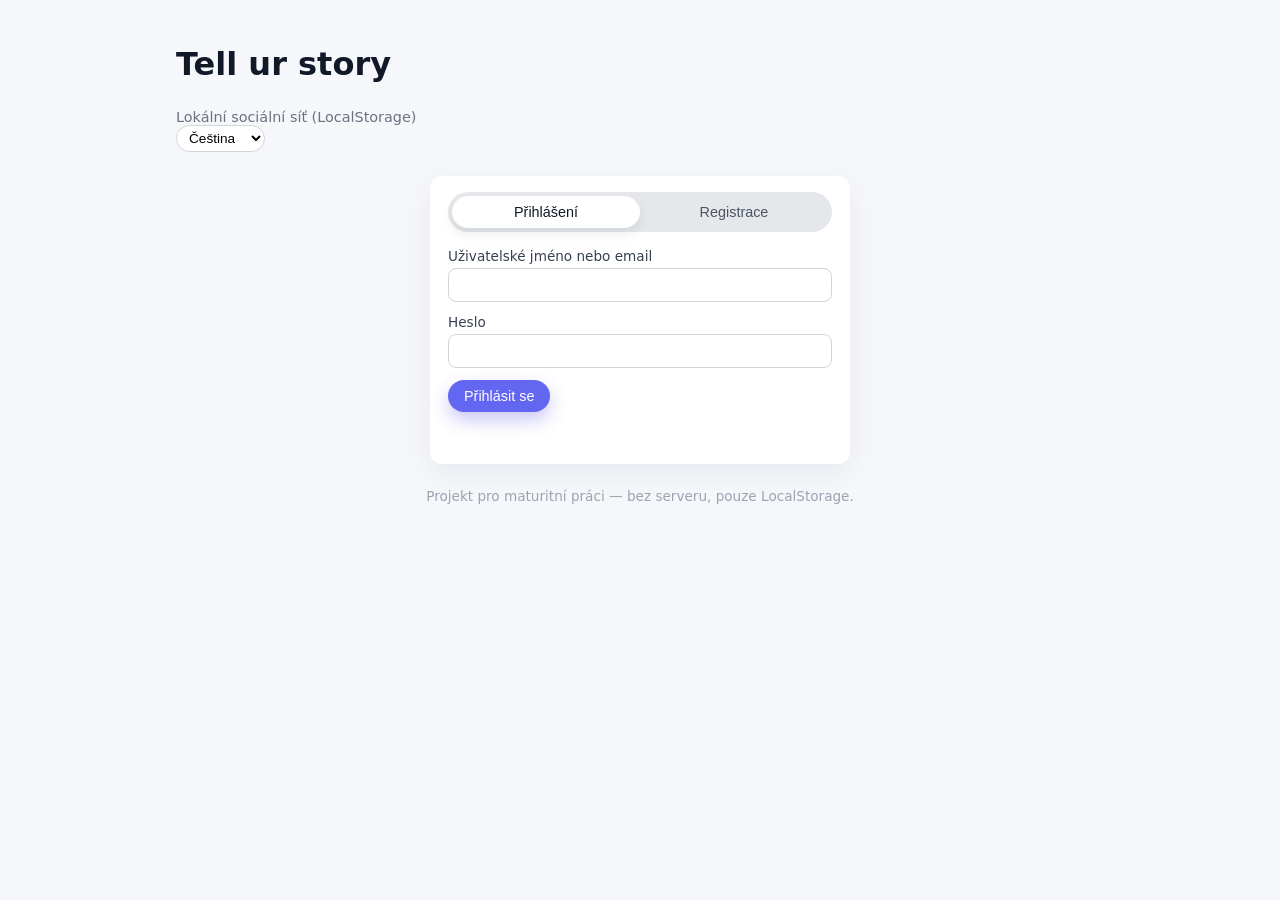
==== feed.html @ 67e1cae3 "Initial commit" ====
<!DOCTYPE html>
<html lang="cs">
<head>
  <meta charset="UTF-8">
  <title data-i18n="feed_title">My Bubble — Lenta</title>
  <link rel="stylesheet" href="styles.css">
</head>
<body>
  <div class="app-container">
    <header class="app-header app-header-nav">
      <div>
        <h1 data-i18n="feed_title">My Bubble</h1>
        <p class="subtitle" data-i18n="feed_subtitle">Лента постов</p>
      </div>
      <nav class="nav">
        <a href="feed.html" class="nav-link active" data-i18n="nav_feed">Лента</a>
        <a href="profile.html" class="nav-link" data-i18n="nav_profile">Профиль</a>
        <select id="languageSelect" class="language-select">
          <option value="cs" data-i18n="lang_cs">Čeština</option>
          <option value="ru" data-i18n="lang_ru">Русский</option>
          <option value="en" data-i18n="lang_en">English</option>
        </select>
        <button id="logoutBtn" class="btn ghost" data-i18n="nav_logout">Выйти</button>
      </nav>
    </header>

    <main class="layout-two-columns">
      <section class="column-main">
        <div class="card">
          <h2 data-i18n="create_post_title">Создать пост</h2>
          <form id="postForm">
            <div class="form-group">
              <textarea id="postContent" rows="3" data-i18n="create_post_placeholder" placeholder="Что у вас нового?" required></textarea>
            </div>
            <div class="form-group">
              <label for="postFile" class="file-input-label" data-i18n="attach_file_label">Прикрепить файл</label>
              <input type="file" id="postFile" class="file-input">
            </div>
            <button type="submit" class="btn primary" data-i18n="create_post_button">Опубликовать</button>
          </form>
        </div>

        <div class="card">
          <h2 data-i18n="feed_header">Лента</h2>
          <div id="postsContainer" class="posts-list">
            <!-- Посты ленты будут отрисовываться здесь через JS -->
          </div>
        </div>
      </section>

      <aside class="column-side">
        <div class="card">
          <h3 data-i18n="search_users_title">Поиск пользователей</h3>
          <input type="text" id="searchInput" data-i18n="search_placeholder" placeholder="Введите username">
          <div id="searchResults" class="users-list">
            <!-- Результаты поиска -->
          </div>
        </div>

        <div class="card">
          <h3 data-i18n="recommendations_title">Рекомендации</h3>
          <div id="recommendationsContainer" class="users-list">
            <!-- Рекомендованные пользователи -->
          </div>
        </div>
      </aside>
    </main>

    <footer class="app-footer">
      <p data-i18n="feed_footer">Все данные хранятся на сервере в базе данных SQLite.</p>
    </footer>
  </div>

  <script src="texts-db.js"></script>
  <script src="translations.js"></script>
  <script src="api.js"></script>
  <script src="script_api.js"></script>
  <script>
    // Инициализация логики ленты после загрузки общей логики script.js
    document.addEventListener('DOMContentLoaded', () => {
      if (!window.App) return;
      App.requireAuth(); // редирект на index.html, если пользователь не залогинен
      App.renderFeedPage();
    });
  </script>
</body>
</html>
---- styles.css ----
*,
*::before,
*::after {
  box-sizing: border-box;
}

body {
  margin: 0;
  font-family: system-ui, -apple-system, BlinkMacSystemFont, "Segoe UI", sans-serif;
  background: #f5f7fb;
  color: #111827;
}

a {
  color: inherit;
  text-decoration: none;
}

.app-container {
  max-width: 960px;
  margin: 0 auto;
  padding: 24px 16px 40px;
}

.app-header {
  display: flex;
  flex-direction: column;
  align-items: flex-start;
  margin-bottom: 24px;
}

.app-header-nav {
  flex-direction: row;
  align-items: center;
  justify-content: space-between;
}

.subtitle {
  margin: 4px 0 0;
  color: #6b7280;
  font-size: 0.9rem;
}

.app-footer {
  margin-top: 24px;
  text-align: center;
  color: #9ca3af;
  font-size: 0.85rem;
}

.card {
  background: #ffffff;
  border-radius: 12px;
  padding: 16px 18px;
  box-shadow: 0 10px 30px rgba(15, 23, 42, 0.06);
  margin-bottom: 16px;
}

.auth-card {
  max-width: 420px;
  margin: 0 auto;
}

.tabs {
  display: flex;
  border-radius: 999px;
  background: #e5e7eb;
  padding: 4px;
  margin-bottom: 16px;
}

.tab-button {
  flex: 1;
  border: none;
  background: transparent;
  border-radius: 999px;
  padding: 8px 0;
  cursor: pointer;
  font-size: 0.9rem;
  color: #4b5563;
}

.tab-button.active {
  background: #ffffff;
  box-shadow: 0 6px 12px rgba(15, 23, 42, 0.08);
  color: #111827;
}

.form {
  display: none;
}

.form.active {
  display: block;
}

.form-group {
  margin-bottom: 12px;
}

label {
  display: block;
  font-size: 0.85rem;
  margin-bottom: 4px;
  color: #374151;
}

input[type="text"],
input[type="email"],
input[type="password"],
textarea {
  width: 100%;
  padding: 8px 10px;
  border-radius: 8px;
  border: 1px solid #d1d5db;
  font-size: 0.9rem;
  resize: vertical;
}

input:focus,
textarea:focus {
  outline: none;
  border-color: #6366f1;
  box-shadow: 0 0 0 1px rgba(99, 102, 241, 0.4);
}

.btn {
  display: inline-flex;
  align-items: center;
  justify-content: center;
  border-radius: 999px;
  border: none;
  padding: 8px 16px;
  font-size: 0.9rem;
  cursor: pointer;
  transition: background 0.15s ease, transform 0.05s ease, box-shadow 0.15s ease;
}

.btn.primary {
  background: #6366f1;
  color: #ffffff;
  box-shadow: 0 8px 18px rgba(79, 70, 229, 0.3);
}

.btn.primary:hover {
  background: #4f46e5;
  transform: translateY(-1px);
  box-shadow: 0 10px 22px rgba(79, 70, 229, 0.35);
}

.btn.ghost {
  background: transparent;
  border: 1px solid #d1d5db;
  color: #4b5563;
}

.btn.ghost:hover {
  background: #f3f4f6;
}

.error-text {
  color: #b91c1c;
  font-size: 0.85rem;
  margin-top: 8px;
  min-height: 1.1em;
}

.muted {
  color: #6b7280;
  font-size: 0.85rem;
}

.nav {
  display: inline-flex;
  align-items: center;
  gap: 8px;
}

.language-select {
  border-radius: 999px;
  border: 1px solid #d1d5db;
  padding: 4px 8px;
  font-size: 0.85rem;
  background: #ffffff;
}

.nav-link {
  padding: 6px 10px;
  border-radius: 999px;
  font-size: 0.9rem;
  color: #4b5563;
}

.nav-link.active {
  background: #e0e7ff;
  color: #3730a3;
}

.layout-two-columns {
  display: grid;
  grid-template-columns: 2fr 1.1fr;
  gap: 16px;
}

.layout-one-column {
  max-width: 720px;
  margin: 0 auto;
}

.column-main,
.column-side {
  align-self: flex-start;
}

.posts-list {
  display: flex;
  flex-direction: column;
  gap: 10px;
}

.post {
  border-radius: 10px;
  border: 1px solid #e5e7eb;
  padding: 10px 12px;
}

.post-header {
  display: flex;
  justify-content: space-between;
  align-items: center;
  margin-bottom: 6px;
  gap: 8px;
}

.post-meta {
  font-size: 0.8rem;
  color: #6b7280;
}

.post-content {
  margin: 6px 0 8px;
  white-space: pre-wrap;
}

.post-attachment {
  margin: 6px 0 8px;
}

.post-attachment img {
  max-width: 100%;
  border-radius: 8px;
  display: block;
  margin-top: 4px;
}

.post-actions {
  display: flex;
  align-items: center;
  gap: 8px;
  font-size: 0.85rem;
}

.link-button {
  background: none;
  border: none;
  padding: 0;
  color: #4f46e5;
  cursor: pointer;
  font-size: 0.85rem;
}

.link-button.danger {
  color: #b91c1c;
}

.users-list {
  display: flex;
  flex-direction: column;
  gap: 8px;
  margin-top: 8px;
}

.user-item {
  display: flex;
  align-items: center;
  justify-content: space-between;
  gap: 8px;
  padding: 6px 8px;
  border-radius: 8px;
  border: 1px solid #e5e7eb;
}

.user-main {
  display: flex;
  align-items: center;
  gap: 8px;
}

.avatar {
  width: 40px;
  height: 40px;
  border-radius: 50%;
  background: #e0e7ff;
  color: #3730a3;
  display: inline-flex;
  align-items: center;
  justify-content: center;
  font-weight: 600;
}

.avatar img {
  width: 100%;
  height: 100%;
  object-fit: cover;
  border-radius: 50%;
}

.profile-card {
  margin-bottom: 16px;
}

.profile-main {
  display: flex;
  align-items: center;
  gap: 12px;
  margin-bottom: 10px;
}

.profile-stats {
  display: flex;
  gap: 16px;
  margin-top: 10px;
}

.stat span:first-child {
  display: block;
  font-weight: 600;
}

.profile-edit {
  margin-top: 12px;
  padding-top: 12px;
  border-top: 1px dashed #e5e7eb;
}

.profile-actions {
  margin-top: 10px;
}

/* Кастомный input type="file" */
.file-input {
  position: absolute;
  width: 1px;
  height: 1px;
  padding: 0;
  margin: -1px;
  overflow: hidden;
  clip: rect(0, 0, 0, 0);
  border: 0;
}

.file-input-label {
  display: inline-flex;
  align-items: center;
  justify-content: center;
  border-radius: 999px;
  padding: 6px 14px;
  font-size: 0.85rem;
  cursor: pointer;
  background: #f3f4f6;
  color: #374151;
  border: 1px dashed #d1d5db;
  transition: background 0.15s ease, border-color 0.15s ease, transform 0.05s ease;
}

.file-input-label:hover {
  background: #e5e7eb;
  border-color: #9ca3af;
  transform: translateY(-1px);
}

/* Увеличение аватара по клику */
.avatar-clickable {
  cursor: zoom-in;
  transition: transform 0.3s ease, box-shadow 0.3s ease;
  position: relative;
}

.avatar-clickable.avatar-zoomed {
  transform: scale(3);
  box-shadow: 0 12px 40px rgba(15, 23, 42, 0.5);
  cursor: zoom-out;
  z-index: 1000;
  position: relative;
}

/* Стили для комментариев */
.post-comments {
  border-top: 1px solid #e5e7eb;
  padding-top: 12px;
  margin-top: 12px;
}

.comment-item {
  padding: 8px;
  margin-bottom: 8px;
  background: #f9fafb;
  border-radius: 6px;
}

.comment-input {
  width: 100%;
  padding: 6px;
  border-radius: 6px;
  border: 1px solid #d1d5db;
  font-size: 0.9rem;
  resize: vertical;
}

.btn.small {
  padding: 4px 12px;
  font-size: 0.85rem;
}

@media (max-width: 768px) {
  .app-header-nav {
    flex-direction: column;
    align-items: flex-start;
    gap: 8px;
  }

  .layout-two-columns {
    grid-template-columns: 1fr;
  }
}
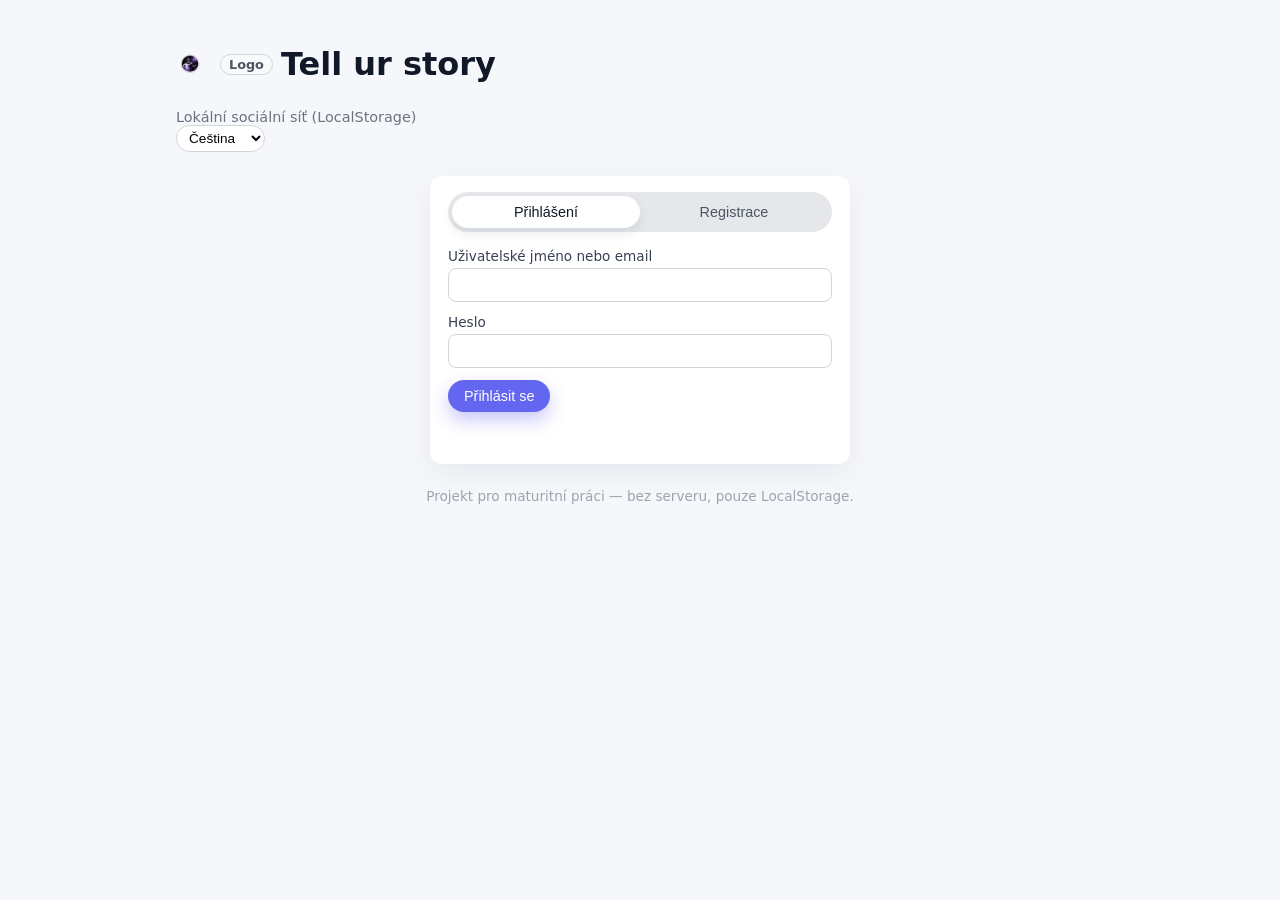
==== commit 67edb1d1: "вместо лайков эмодзи, можна переписыватся" ====
--- a/feed.html
+++ b/feed.html
@@ -4,16 +4,22 @@
   <meta charset="UTF-8">
   <title data-i18n="feed_title">My Bubble — Lenta</title>
   <link rel="stylesheet" href="styles.css">
+  <link rel="icon" type="image/png" href="Icons/Logo.png">
 </head>
 <body>
   <div class="app-container">
     <header class="app-header app-header-nav">
       <div>
-        <h1 data-i18n="feed_title">My Bubble</h1>
+        <h1 class="brand-title">
+          <img src="Icons/Logo.png" alt="Logo" class="logo-icon">
+          <span class="brand-logo-text">Logo</span>
+          <span data-i18n="feed_title">Tell ur story</span>
+        </h1>
         <p class="subtitle" data-i18n="feed_subtitle">Лента постов</p>
       </div>
       <nav class="nav">
-        <a href="feed.html" class="nav-link active" data-i18n="nav_feed">Лента</a>
+        <a href="feed.html" class="nav-link nav-link-feed active" data-i18n="nav_feed">Лента</a>
+        <a href="messages.html" class="nav-link" data-i18n="nav_messages">Сообщения</a>
         <a href="profile.html" class="nav-link" data-i18n="nav_profile">Профиль</a>
         <select id="languageSelect" class="language-select">
           <option value="cs" data-i18n="lang_cs">Čeština</option>
@@ -35,6 +41,7 @@
             <div class="form-group">
               <label for="postFile" class="file-input-label" data-i18n="attach_file_label">Прикрепить файл</label>
               <input type="file" id="postFile" class="file-input">
+              <div id="postFileStatus" class="muted" style="margin-top: 4px;"></div>
             </div>
             <button type="submit" class="btn primary" data-i18n="create_post_button">Опубликовать</button>
           </form>
@@ -57,8 +64,64 @@
           </div>
         </div>
 
+        <div class="card" id="miniProfileCard">
+          <h3>My profile</h3>
+          <div class="mini-profile">
+            <div class="avatar mini-avatar" id="miniProfileAvatar"></div>
+            <div class="mini-profile-main">
+              <div class="mini-profile-name" id="miniProfileName"></div>
+              <div class="mini-profile-username" id="miniProfileUsername"></div>
+            </div>
+          </div>
+          <div class="mini-profile-stats">
+            <div><span id="miniProfileFollowers">0</span> followers</div>
+            <div><span id="miniProfileFollowing">0</span> following</div>
+          </div>
+          <div class="mini-profile-bio">
+            <textarea id="miniProfileBioInput" rows="2" placeholder="Update your bio..."></textarea>
+            <button id="miniProfileBioSave" class="btn small primary" type="button">Save</button>
+          </div>
+        </div>
+
         <div class="card">
           <h3 data-i18n="recommendations_title">Рекомендации</h3>
+          <button id="recSettingsToggle" class="btn ghost small" type="button" style="margin: 6px 0 10px;">
+            Recommendation Settings
+          </button>
+          <div id="recSettingsPanel" class="card" style="padding: 12px; margin: 0 0 10px; display: none;">
+            <div class="form-group">
+              <label>followersWeight: <span id="w_followersWeight_val">1</span></label>
+              <input id="w_followersWeight" type="range" min="0" max="10" step="0.1" value="1">
+            </div>
+            <div class="form-group">
+              <label>commonFollowingWeight: <span id="w_commonFollowingWeight_val">2</span></label>
+              <input id="w_commonFollowingWeight" type="range" min="0" max="10" step="0.1" value="2">
+            </div>
+            <div class="form-group">
+              <label>postsWeight: <span id="w_postsWeight_val">0.5</span></label>
+              <input id="w_postsWeight" type="range" min="0" max="10" step="0.1" value="0.5">
+            </div>
+            <div class="form-group">
+              <label>likesWeight: <span id="w_likesWeight_val">1</span></label>
+              <input id="w_likesWeight" type="range" min="0" max="10" step="0.1" value="1">
+            </div>
+            <div class="form-group">
+              <label>commentsWeight: <span id="w_commentsWeight_val">2</span></label>
+              <input id="w_commentsWeight" type="range" min="0" max="10" step="0.1" value="2">
+            </div>
+            <div class="form-group">
+              <label>repostsWeight: <span id="w_repostsWeight_val">3</span></label>
+              <input id="w_repostsWeight" type="range" min="0" max="10" step="0.1" value="3">
+            </div>
+            <div class="form-group">
+              <label>attentionWeight: <span id="w_attentionWeight_val">0.5</span></label>
+              <input id="w_attentionWeight" type="range" min="0" max="10" step="0.1" value="0.5">
+            </div>
+            <div class="form-group" style="margin-bottom: 0;">
+              <label>freshnessWeight: <span id="w_freshnessWeight_val">2</span></label>
+              <input id="w_freshnessWeight" type="range" min="0" max="10" step="0.1" value="2">
+            </div>
+          </div>
           <div id="recommendationsContainer" class="users-list">
             <!-- Рекомендованные пользователи -->
           </div>
--- a/styles.css
+++ b/styles.css
@@ -176,6 +176,10 @@
   gap: 8px;
 }
 
+.nav-link-feed {
+  margin-right: auto;
+}
+
 .language-select {
   border-radius: 999px;
   border: 1px solid #d1d5db;
@@ -306,6 +310,31 @@
   align-items: center;
   justify-content: center;
   font-weight: 600;
+}
+
+.logo-icon {
+  width: 28px;
+  height: 28px;
+  border-radius: 8px;
+  margin-right: 8px;
+  vertical-align: middle;
+  object-fit: cover;
+}
+
+.brand-title {
+  display: inline-flex;
+  align-items: center;
+  gap: 8px;
+}
+
+.brand-logo-text {
+  font-size: 0.8rem;
+  font-weight: 600;
+  color: #4b5563;
+  border-radius: 999px;
+  padding: 2px 8px;
+  border: 1px solid #d1d5db;
+  background: #f9fafb;
 }
 
 .avatar img {
@@ -394,6 +423,80 @@
   position: relative;
 }
 
+/* Реакции к посту */
+.post-reactions {
+  display: inline-flex;
+  align-items: center;
+  gap: 4px;
+}
+
+.reaction-button {
+  border: none;
+  background: transparent;
+  cursor: pointer;
+  font-size: 1.1rem;
+  padding: 2px 4px;
+  border-radius: 6px;
+  line-height: 1;
+}
+
+.reaction-button:hover {
+  background: #f3f4f6;
+}
+
+.reaction-button.reaction-active {
+  background: #fee2e2;
+  box-shadow: 0 0 0 1px #f97373;
+}
+
+.post-reactions-count {
+  margin-left: 4px;
+}
+
+/* Мини-профиль в правой колонке */
+.mini-profile {
+  display: flex;
+  align-items: center;
+  gap: 8px;
+  margin-bottom: 6px;
+}
+
+.mini-avatar {
+  width: 36px;
+  height: 36px;
+  font-size: 0.9rem;
+}
+
+.mini-profile-main {
+  display: flex;
+  flex-direction: column;
+}
+
+.mini-profile-name {
+  font-weight: 600;
+}
+
+.mini-profile-username {
+  font-size: 0.8rem;
+  color: #6b7280;
+}
+
+.mini-profile-stats {
+  display: flex;
+  gap: 12px;
+  font-size: 0.8rem;
+  margin-bottom: 6px;
+}
+
+.mini-profile-bio textarea {
+  width: 100%;
+  padding: 6px;
+  border-radius: 6px;
+  border: 1px solid #d1d5db;
+  font-size: 0.85rem;
+  resize: vertical;
+}
+
 /* Стили для комментариев */
 .post-comments {
   border-top: 1px solid #e5e7eb;
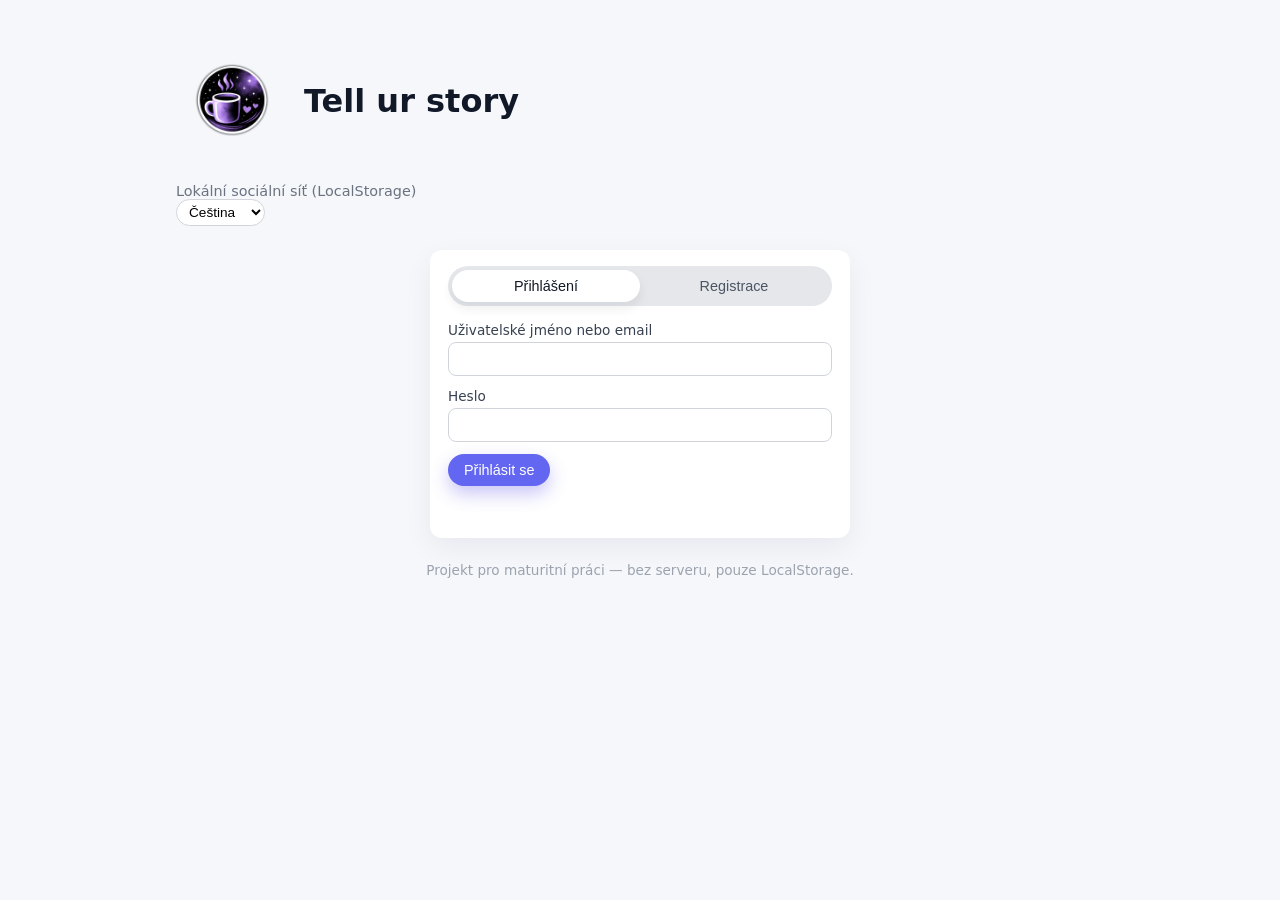
==== commit df1f75d8: "пофиксил переписки, реки в них, добавил стату" ====
--- a/feed.html
+++ b/feed.html
@@ -2,6 +2,7 @@
 <html lang="cs">
 <head>
   <meta charset="UTF-8">
+  <meta name="viewport" content="width=device-width, initial-scale=1">
   <title data-i18n="feed_title">My Bubble — Lenta</title>
   <link rel="stylesheet" href="styles.css">
   <link rel="icon" type="image/png" href="Icons/Logo.png">
@@ -15,7 +16,8 @@
           <span class="brand-logo-text">Logo</span>
           <span data-i18n="feed_title">Tell ur story</span>
         </h1>
-        <p class="subtitle" data-i18n="feed_subtitle">Лента постов</p>
+        <p class="subtitle subtitle-tagline" id="feedSubtitleTagline">Share your moments with the world</p>
+        <p class="subtitle subtitle-phrase" id="feedSubtitlePhrase" data-i18n="feed_subtitle">Лента постов</p>
       </div>
       <nav class="nav">
         <a href="feed.html" class="nav-link nav-link-feed active" data-i18n="nav_feed">Лента</a>
@@ -32,6 +34,17 @@
 
     <main class="layout-two-columns">
       <section class="column-main">
+        <div class="card" id="networkStatsCard">
+          <h3>Network stats</h3>
+          <div class="network-stats">
+            <div class="stat"><span id="statUsers">0</span> Users</div>
+            <div class="stat"><span id="statPosts">0</span> Posts</div>
+            <div class="stat"><span id="statComments">0</span> Comments</div>
+          </div>
+          <h4 style="margin-top: 12px; font-size: 0.95rem;">Last registered users</h4>
+          <div id="lastRegisteredUsers" class="users-list"></div>
+        </div>
+
         <div class="card">
           <h2 data-i18n="create_post_title">Создать пост</h2>
           <form id="postForm">
--- a/styles.css
+++ b/styles.css
@@ -39,6 +39,25 @@
   margin: 4px 0 0;
   color: #6b7280;
   font-size: 0.9rem;
+}
+
+/* Подзаголовок под названием (Share your moments...) */
+.subtitle-tagline {
+  margin-top: 2px;
+  color: #6b7280;
+  font-size: 0.88rem;
+}
+
+/* Случайная фраза из texts-db — визуально отделена от остального */
+#feedSubtitlePhrase.subtitle-phrase,
+.subtitle-phrase {
+  margin-top: 10px;
+  padding-top: 8px;
+  border-top: 1px solid #e5e7eb;
+  font-size: 0.85rem;
+  color: #9ca3af;
+  font-style: italic;
+  line-height: 1.4;
 }
 
 .app-footer {
@@ -313,9 +332,9 @@
 }
 
 .logo-icon {
-  width: 28px;
-  height: 28px;
-  border-radius: 8px;
+  width: 112px;
+  height: 112px;
+  border-radius: 12px;
   margin-right: 8px;
   vertical-align: middle;
   object-fit: cover;
@@ -328,13 +347,7 @@
 }
 
 .brand-logo-text {
-  font-size: 0.8rem;
-  font-weight: 600;
-  color: #4b5563;
-  border-radius: 999px;
-  padding: 2px 8px;
-  border: 1px solid #d1d5db;
-  background: #f9fafb;
+  display: none;
 }
 
 .avatar img {
@@ -374,6 +387,27 @@
 
 .profile-actions {
   margin-top: 10px;
+}
+
+.network-stats {
+  display: flex;
+  gap: 16px;
+  flex-wrap: wrap;
+}
+.network-stats .stat {
+  font-size: 0.9rem;
+}
+.network-stats .stat span {
+  font-weight: 600;
+  display: inline;
+}
+
+/* Иконки действий поста (Comment, Repost) */
+.post-action-icon {
+  width: 20px;
+  height: 20px;
+  vertical-align: middle;
+  object-fit: contain;
 }
 
 /* Кастомный input type="file" */
@@ -526,14 +560,127 @@
 }
 
 @media (max-width: 768px) {
+  .app-container {
+    padding: 16px 12px 32px;
+  }
+
   .app-header-nav {
     flex-direction: column;
     align-items: flex-start;
-    gap: 8px;
+    gap: 12px;
+  }
+
+  .brand-title {
+    flex-wrap: wrap;
+    gap: 6px;
+  }
+
+  .logo-icon {
+    width: 56px;
+    height: 56px;
+  }
+
+  .nav {
+    flex-wrap: wrap;
+    gap: 6px;
+    width: 100%;
+  }
+
+  .nav-link,
+  .language-select,
+  .btn.ghost {
+    min-height: 44px;
+    min-width: 44px;
+    padding: 10px 14px;
+    display: inline-flex;
+    align-items: center;
+    justify-content: center;
+    font-size: 0.9rem;
   }
 
   .layout-two-columns {
     grid-template-columns: 1fr;
-  }
-}
-
+    gap: 12px;
+  }
+
+  .card {
+    padding: 14px 16px;
+    margin-bottom: 12px;
+  }
+
+  .post-actions {
+    gap: 6px;
+  }
+
+  .post-reaction-item {
+    margin-right: 4px !important;
+  }
+
+  .reaction-button {
+    padding: 6px 8px;
+    font-size: 1.2rem;
+  }
+
+  .post-action-icon {
+    width: 24px;
+    height: 24px;
+  }
+
+  .post-action-btn {
+    min-height: 44px;
+    min-width: 44px;
+    padding: 8px !important;
+  }
+
+  .file-input-label {
+    padding: 10px 18px;
+    min-height: 44px;
+  }
+
+  .btn.primary {
+    min-height: 44px;
+    padding: 12px 20px;
+  }
+
+  .btn.small {
+    min-height: 40px;
+    padding: 8px 14px;
+  }
+
+  textarea.comment-input,
+  #postContent,
+  #messagesInput {
+    font-size: 16px;
+    min-height: 80px;
+  }
+
+  input[type="text"],
+  input[type="email"],
+  input[type="password"] {
+    min-height: 44px;
+    font-size: 16px;
+  }
+
+  .subtitle-phrase {
+    font-size: 0.8rem;
+    margin-top: 8px;
+    padding-top: 6px;
+  }
+}
+
+@media (max-width: 480px) {
+  .app-container {
+    padding: 12px 10px 24px;
+  }
+
+  .nav-link {
+    flex: 1 1 auto;
+    text-align: center;
+  }
+
+  .network-stats {
+    flex-direction: column;
+    gap: 8px;
+  }
+}
+
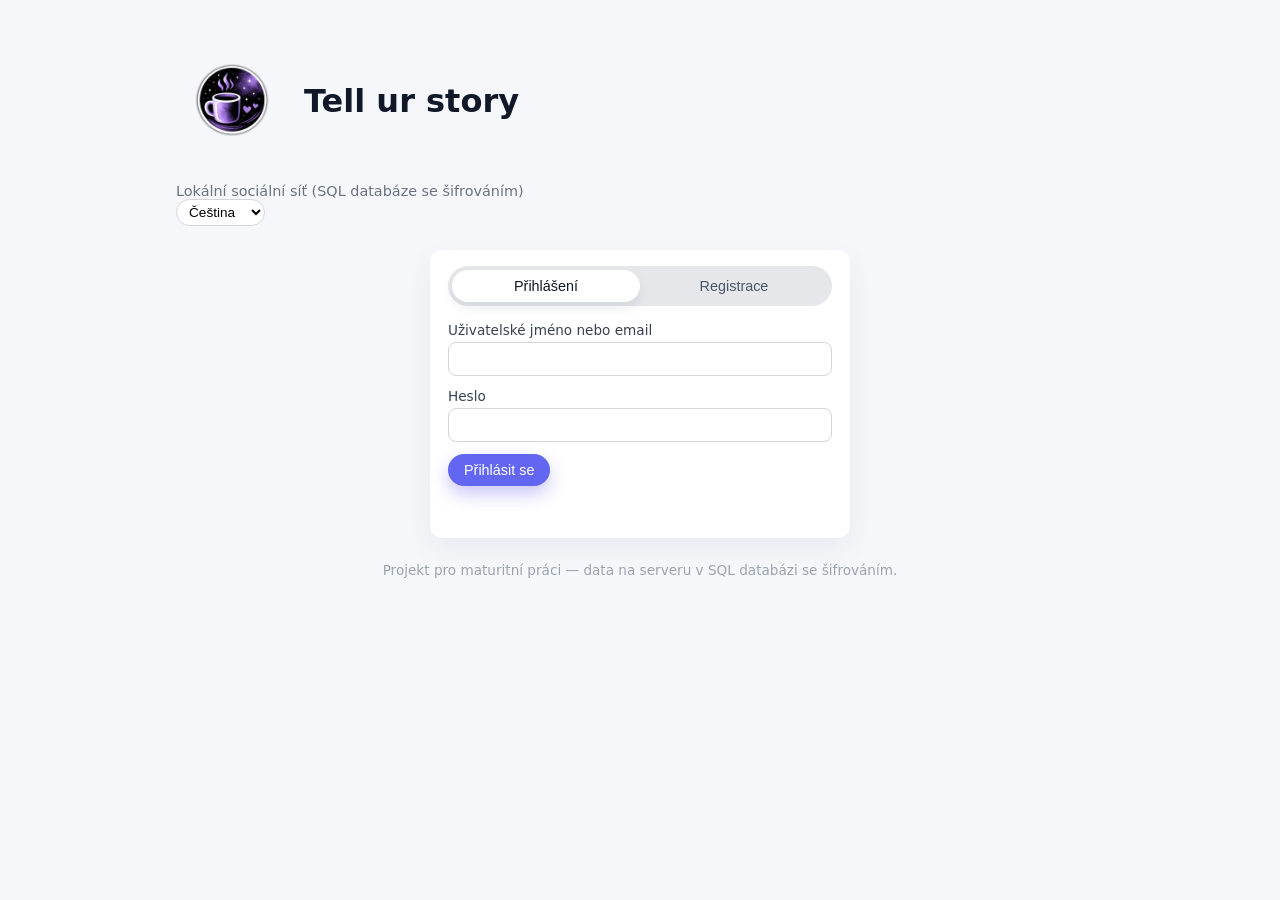
==== commit 9b1bd6be: "Add moods, comment likes, crop modal & API fixes" ====
--- a/feed.html
+++ b/feed.html
@@ -33,16 +33,26 @@
     </header>
 
     <main class="layout-two-columns">
-      <section class="column-main">
-        <div class="card" id="networkStatsCard">
-          <h3>Network stats</h3>
-          <div class="network-stats">
-            <div class="stat"><span id="statUsers">0</span> Users</div>
-            <div class="stat"><span id="statPosts">0</span> Posts</div>
-            <div class="stat"><span id="statComments">0</span> Comments</div>
+      <section class="column-main column-main-feed">
+        <div class="card card-collapsible" id="networkStatsCard">
+          <h3 class="card-collapse-head">
+            <span data-i18n="feed_network_stats">Network stats</span>
+            <button type="button" class="card-collapse-btn" aria-expanded="true" data-collapse-target="networkStatsBody"></button>
+          </h3>
+          <div id="networkStatsBody" class="card-collapse-body">
+            <div class="network-stats">
+              <div class="stat"><span id="statUsers">0</span> <span data-i18n="stat_users">Users</span></div>
+              <div class="stat"><span id="statPosts">0</span> <span data-i18n="stat_posts">Posts</span></div>
+              <div class="stat"><span id="statComments">0</span> <span data-i18n="stat_comments">Comments</span></div>
+            </div>
+            <h4 class="card-collapse-head sub" style="margin-top: 12px; font-size: 0.95rem;">
+              <span data-i18n="feed_last_users">Last registered users</span>
+              <button type="button" class="card-collapse-btn" aria-expanded="true" data-collapse-target="lastRegisteredBody"></button>
+            </h4>
+            <div id="lastRegisteredBody" class="card-collapse-body">
+              <div id="lastRegisteredUsers" class="users-list"></div>
+            </div>
           </div>
-          <h4 style="margin-top: 12px; font-size: 0.95rem;">Last registered users</h4>
-          <div id="lastRegisteredUsers" class="users-list"></div>
         </div>
 
         <div class="card">
@@ -56,6 +66,16 @@
               <input type="file" id="postFile" class="file-input">
               <div id="postFileStatus" class="muted" style="margin-top: 4px;"></div>
             </div>
+            <div class="form-group">
+              <label class="mood-label" data-i18n="post_mood_label">Настроение</label>
+              <div class="mood-options" id="postMoodOptions">
+                <label class="mood-option"><input type="radio" name="postMood" value="happy" checked> 🙂 Happy</label>
+                <label class="mood-option"><input type="radio" name="postMood" value="sad"> 😢 Sad</label>
+                <label class="mood-option"><input type="radio" name="postMood" value="inspired"> 🔥 Inspired</label>
+                <label class="mood-option"><input type="radio" name="postMood" value="thinking"> 🤔 Thinking</label>
+                <label class="mood-option"><input type="radio" name="postMood" value="dark"> 💀 Dark</label>
+              </div>
+            </div>
             <button type="submit" class="btn primary" data-i18n="create_post_button">Опубликовать</button>
           </form>
         </div>
@@ -68,7 +88,60 @@
         </div>
       </section>
 
-      <aside class="column-side">
+      <aside class="column-side column-side-feed">
+        <div class="card card-collapsible" id="recommendationsCard">
+          <h3 class="card-collapse-head">
+            <span data-i18n="recommendations_title">Рекомендации</span>
+            <button type="button" class="card-collapse-btn" aria-expanded="true" data-collapse-target="recommendationsCardBody"></button>
+          </h3>
+          <div id="recommendationsCardBody" class="card-collapse-body">
+            <h4 class="card-collapse-head sub" style="margin-top: 0; font-size: 0.95rem;">
+              <span data-i18n="rec_settings_title">Recommendation Settings</span>
+              <button type="button" class="card-collapse-btn" aria-expanded="true" data-collapse-target="recSettingsBody"></button>
+            </h4>
+            <div id="recSettingsBody" class="card-collapse-body">
+              <div id="recSettingsPanel" class="rec-settings-panel">
+                <div class="form-group">
+                  <label>followersWeight: <span id="w_followersWeight_val">1</span></label>
+                  <input id="w_followersWeight" type="range" min="0" max="10" step="0.1" value="1">
+                </div>
+                <div class="form-group">
+                  <label>commonFollowingWeight: <span id="w_commonFollowingWeight_val">2</span></label>
+                  <input id="w_commonFollowingWeight" type="range" min="0" max="10" step="0.1" value="2">
+                </div>
+                <div class="form-group">
+                  <label>postsWeight: <span id="w_postsWeight_val">0.5</span></label>
+                  <input id="w_postsWeight" type="range" min="0" max="10" step="0.1" value="0.5">
+                </div>
+                <div class="form-group">
+                  <label>likesWeight: <span id="w_likesWeight_val">1</span></label>
+                  <input id="w_likesWeight" type="range" min="0" max="10" step="0.1" value="1">
+                </div>
+                <div class="form-group">
+                  <label>commentsWeight: <span id="w_commentsWeight_val">2</span></label>
+                  <input id="w_commentsWeight" type="range" min="0" max="10" step="0.1" value="2">
+                </div>
+                <div class="form-group">
+                  <label>repostsWeight: <span id="w_repostsWeight_val">3</span></label>
+                  <input id="w_repostsWeight" type="range" min="0" max="10" step="0.1" value="3">
+                </div>
+                <div class="form-group">
+                  <label>attentionWeight: <span id="w_attentionWeight_val">0.5</span></label>
+                  <input id="w_attentionWeight" type="range" min="0" max="10" step="0.1" value="0.5">
+                </div>
+                <div class="form-group" style="margin-bottom: 0;">
+                  <label>freshnessWeight: <span id="w_freshnessWeight_val">2</span></label>
+                  <input id="w_freshnessWeight" type="range" min="0" max="10" step="0.1" value="2">
+                </div>
+                <button id="recSettingsReset" type="button" class="btn ghost small" data-i18n="rec_reset">Сбросить настройки</button>
+              </div>
+            </div>
+            <div id="recommendationsContainer" class="users-list" style="margin-top: 12px;">
+              <!-- Рекомендованные пользователи -->
+            </div>
+          </div>
+        </div>
+
         <div class="card">
           <h3 data-i18n="search_users_title">Поиск пользователей</h3>
           <input type="text" id="searchInput" data-i18n="search_placeholder" placeholder="Введите username">
@@ -95,61 +168,18 @@
             <button id="miniProfileBioSave" class="btn small primary" type="button">Save</button>
           </div>
         </div>
-
-        <div class="card">
-          <h3 data-i18n="recommendations_title">Рекомендации</h3>
-          <button id="recSettingsToggle" class="btn ghost small" type="button" style="margin: 6px 0 10px;">
-            Recommendation Settings
-          </button>
-          <div id="recSettingsPanel" class="card" style="padding: 12px; margin: 0 0 10px; display: none;">
-            <div class="form-group">
-              <label>followersWeight: <span id="w_followersWeight_val">1</span></label>
-              <input id="w_followersWeight" type="range" min="0" max="10" step="0.1" value="1">
-            </div>
-            <div class="form-group">
-              <label>commonFollowingWeight: <span id="w_commonFollowingWeight_val">2</span></label>
-              <input id="w_commonFollowingWeight" type="range" min="0" max="10" step="0.1" value="2">
-            </div>
-            <div class="form-group">
-              <label>postsWeight: <span id="w_postsWeight_val">0.5</span></label>
-              <input id="w_postsWeight" type="range" min="0" max="10" step="0.1" value="0.5">
-            </div>
-            <div class="form-group">
-              <label>likesWeight: <span id="w_likesWeight_val">1</span></label>
-              <input id="w_likesWeight" type="range" min="0" max="10" step="0.1" value="1">
-            </div>
-            <div class="form-group">
-              <label>commentsWeight: <span id="w_commentsWeight_val">2</span></label>
-              <input id="w_commentsWeight" type="range" min="0" max="10" step="0.1" value="2">
-            </div>
-            <div class="form-group">
-              <label>repostsWeight: <span id="w_repostsWeight_val">3</span></label>
-              <input id="w_repostsWeight" type="range" min="0" max="10" step="0.1" value="3">
-            </div>
-            <div class="form-group">
-              <label>attentionWeight: <span id="w_attentionWeight_val">0.5</span></label>
-              <input id="w_attentionWeight" type="range" min="0" max="10" step="0.1" value="0.5">
-            </div>
-            <div class="form-group" style="margin-bottom: 0;">
-              <label>freshnessWeight: <span id="w_freshnessWeight_val">2</span></label>
-              <input id="w_freshnessWeight" type="range" min="0" max="10" step="0.1" value="2">
-            </div>
-          </div>
-          <div id="recommendationsContainer" class="users-list">
-            <!-- Рекомендованные пользователи -->
-          </div>
-        </div>
       </aside>
     </main>
 
     <footer class="app-footer">
-      <p data-i18n="feed_footer">Все данные хранятся на сервере в базе данных SQLite.</p>
+      <p data-i18n="feed_footer">Все данные хранятся на сервере в SQL базе с шифрованием.</p>
     </footer>
   </div>
 
   <script src="texts-db.js"></script>
   <script src="translations.js"></script>
   <script src="api.js"></script>
+  <script src="crop_modal.js"></script>
   <script src="script_api.js"></script>
   <script>
     // Инициализация логики ленты после загрузки общей логики script.js
--- a/styles.css
+++ b/styles.css
@@ -483,6 +483,33 @@
   box-shadow: 0 0 0 1px #f97373;
 }
 
+.comment-reaction-btn {
+  border: none;
+  background: transparent;
+  cursor: pointer;
+  font-size: 0.95rem;
+  padding: 2px 4px;
+  border-radius: 6px;
+  line-height: 1;
+}
+.comment-reaction-btn:hover { background: #f3f4f6; }
+.comment-reaction-btn.reaction-active {
+  background: #fee2e2;
+  box-shadow: 0 0 0 1px #f97373;
+}
+
+.mood-options {
+  display: flex;
+  flex-wrap: wrap;
+  gap: 10px 16px;
+  margin-top: 4px;
+}
+.mood-option {
+  cursor: pointer;
+  font-size: 0.95rem;
+}
+.mood-option input { margin-right: 4px; }
+
 .post-reactions-count {
   margin-left: 4px;
 }
@@ -557,6 +584,67 @@
 .btn.small {
   padding: 4px 12px;
   font-size: 0.85rem;
+}
+
+.card-collapsible .card-collapse-head {
+  display: flex;
+  align-items: center;
+  justify-content: space-between;
+  gap: 8px;
+  cursor: pointer;
+  user-select: none;
+  margin: 0;
+}
+.card-collapsible .card-collapse-head.sub {
+  margin-top: 12px;
+}
+.card-collapse-btn {
+  flex-shrink: 0;
+  width: 28px;
+  height: 28px;
+  border: none;
+  border-radius: 6px;
+  background: #f3f4f6;
+  color: #374151;
+  cursor: pointer;
+  padding: 0;
+  display: inline-flex;
+  align-items: center;
+  justify-content: center;
+  font-size: 1rem;
+  line-height: 1;
+  transition: transform 0.2s ease, background 0.15s ease;
+}
+.card-collapse-btn:hover {
+  background: #e5e7eb;
+}
+.card-collapse-btn::after {
+  content: '\25BC';
+}
+.card-collapse-btn[aria-expanded="false"]::after {
+  content: '\25B6';
+}
+.card-collapse-body {
+  overflow: hidden;
+  max-height: 2000px;
+  transition: max-height 0.3s ease;
+}
+.card-collapse-body.collapsed {
+  max-height: 0;
+  margin-top: 0;
+  margin-bottom: 0;
+  padding-top: 0;
+  padding-bottom: 0;
+}
+
+.rec-settings-panel {
+  padding: 4px 0;
+}
+.rec-settings-panel .form-group {
+  margin-bottom: 10px;
+}
+.rec-settings-panel #recSettingsReset {
+  margin-top: 10px;
 }
 
 @media (max-width: 768px) {
@@ -603,6 +691,13 @@
     gap: 12px;
   }
 
+  .column-side-feed {
+    order: 1;
+  }
+  .column-main-feed {
+    order: 2;
+  }
+
   .card {
     padding: 14px 16px;
     margin-bottom: 12px;
@@ -666,6 +761,17 @@
     margin-top: 8px;
     padding-top: 6px;
   }
+
+  #networkStatsCard .card-collapse-body.collapsed {
+    max-height: 0;
+  }
+  #lastRegisteredBody.collapsed {
+    max-height: 0;
+  }
+  #recommendationsCardBody.collapsed,
+  #recSettingsBody.collapsed {
+    max-height: 0;
+  }
 }
 
 @media (max-width: 480px) {
@@ -684,3 +790,84 @@
   }
 }
 
+/* Image crop modal */
+.crop-modal-overlay {
+  position: fixed;
+  inset: 0;
+  background: rgba(0,0,0,0.6);
+  z-index: 9999;
+  display: flex;
+  align-items: center;
+  justify-content: center;
+  padding: 16px;
+}
+.crop-modal {
+  background: #fff;
+  border-radius: 12px;
+  padding: 16px;
+  max-width: 100%;
+  max-height: 90vh;
+  overflow: auto;
+  box-shadow: 0 20px 60px rgba(0,0,0,0.3);
+}
+.crop-modal h3 {
+  margin: 0 0 12px;
+  font-size: 1rem;
+}
+.crop-canvas-wrap {
+  position: relative;
+  display: inline-block;
+  margin-bottom: 12px;
+  border: 1px solid #e5e7eb;
+  border-radius: 8px;
+  overflow: hidden;
+  touch-action: none;
+}
+.crop-canvas-wrap canvas {
+  display: block;
+  max-width: 100%;
+  height: auto;
+}
+.crop-size-row {
+  margin-bottom: 12px;
+  display: flex;
+  align-items: center;
+  gap: 10px;
+}
+.crop-size-label {
+  font-size: 0.9rem;
+  color: #374151;
+  flex-shrink: 0;
+}
+.crop-size-slider {
+  flex: 1;
+  min-width: 80px;
+  height: 8px;
+  -webkit-appearance: none;
+  appearance: none;
+  background: #e5e7eb;
+  border-radius: 4px;
+}
+.crop-size-slider::-webkit-slider-thumb {
+  -webkit-appearance: none;
+  width: 24px;
+  height: 24px;
+  border-radius: 50%;
+  background: #4f46e5;
+  cursor: pointer;
+  margin-top: -8px;
+}
+.crop-size-slider::-moz-range-thumb {
+  width: 24px;
+  height: 24px;
+  border-radius: 50%;
+  background: #4f46e5;
+  cursor: pointer;
+  border: none;
+}
+.crop-actions {
+  display: flex;
+  gap: 8px;
+  justify-content: flex-end;
+}
+.crop-actions .btn { min-height: 40px; }
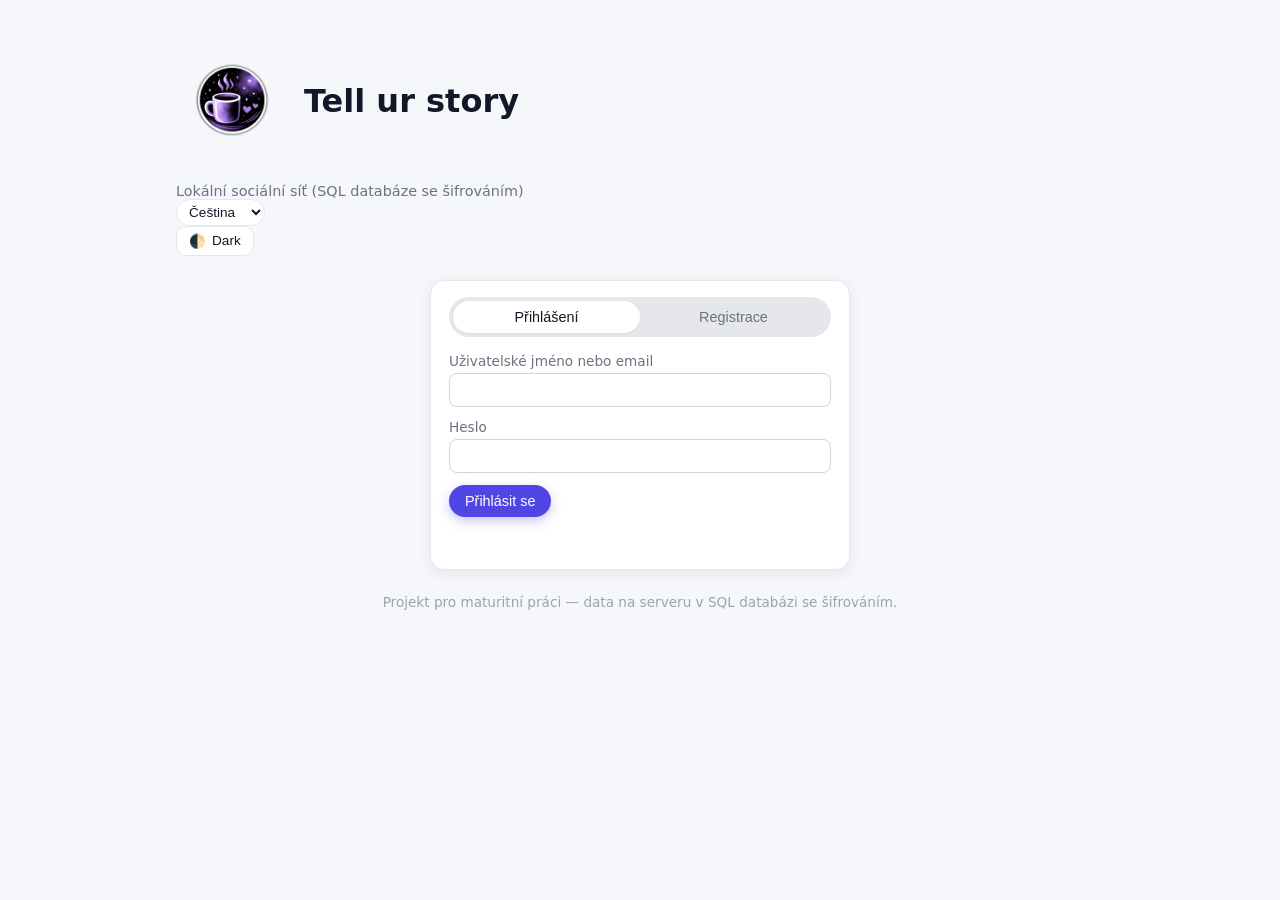
==== commit 25de9f6c: "Add theme, profile gradients, comments & messaging" ====
--- a/feed.html
+++ b/feed.html
@@ -28,6 +28,7 @@
           <option value="ru" data-i18n="lang_ru">Русский</option>
           <option value="en" data-i18n="lang_en">English</option>
         </select>
+        <button type="button" id="themeToggle" class="theme-toggle" aria-label="Theme">🌓 <span id="themeToggleLabel">Dark</span></button>
         <button id="logoutBtn" class="btn ghost" data-i18n="nav_logout">Выйти</button>
       </nav>
     </header>
@@ -89,7 +90,7 @@
       </section>
 
       <aside class="column-side column-side-feed">
-        <div class="card card-collapsible" id="recommendationsCard">
+        <div class="card card-collapsible trending-card" id="recommendationsCard">
           <h3 class="card-collapse-head">
             <span data-i18n="recommendations_title">Рекомендации</span>
             <button type="button" class="card-collapse-btn" aria-expanded="true" data-collapse-target="recommendationsCardBody"></button>
--- a/styles.css
+++ b/styles.css
@@ -4,11 +4,64 @@
   box-sizing: border-box;
 }
 
+:root {
+  --bg-page: #f5f7fb;
+  --bg-card: #ffffff;
+  --text-primary: #111827;
+  --text-secondary: #6b7280;
+  --text-muted: #9ca3af;
+  --border-color: #e5e7eb;
+  --shadow-sm: 0 1px 2px rgba(15, 23, 42, 0.05);
+  --shadow-card: 0 4px 14px rgba(15, 23, 42, 0.08);
+  --shadow-card-hover: 0 12px 28px rgba(15, 23, 42, 0.12);
+  --accent: #4f46e5;
+  --accent-hover: #4338ca;
+  --danger: #b91c1c;
+  --input-bg: #ffffff;
+  --input-border: #d1d5db;
+  --comment-bg: #f9fafb;
+  --surface-hover: #f3f4f6;
+  --surface-hover-strong: #e5e7eb;
+  --nav-active-bg: #e0e7ff;
+  --nav-active-text: #3730a3;
+  --reaction-active-bg: #fee2e2;
+  --reaction-active-border: #f97373;
+  --radius-card: 14px;
+  --radius-btn: 10px;
+  --transition-fast: 0.2s ease;
+  --transition-normal: 0.25s ease;
+}
+
+[data-theme="dark"] {
+  --bg-page: #0f172a;
+  --bg-card: #1e293b;
+  --text-primary: #f1f5f9;
+  --text-secondary: #94a3b8;
+  --text-muted: #64748b;
+  --border-color: #334155;
+  --shadow-sm: 0 1px 2px rgba(0, 0, 0, 0.2);
+  --shadow-card: 0 4px 14px rgba(0, 0, 0, 0.25);
+  --shadow-card-hover: 0 12px 28px rgba(0, 0, 0, 0.35);
+  --accent: #818cf8;
+  --accent-hover: #a5b4fc;
+  --danger: #f87171;
+  --input-bg: #334155;
+  --input-border: #475569;
+  --comment-bg: #334155;
+  --surface-hover: #475569;
+  --surface-hover-strong: #64748b;
+  --nav-active-bg: rgba(129, 140, 248, 0.28);
+  --nav-active-text: #c7d2fe;
+  --reaction-active-bg: rgba(248, 113, 113, 0.25);
+  --reaction-active-border: #f87171;
+}
+
 body {
   margin: 0;
   font-family: system-ui, -apple-system, BlinkMacSystemFont, "Segoe UI", sans-serif;
-  background: #f5f7fb;
-  color: #111827;
+  background: var(--bg-page);
+  color: var(--text-primary);
+  transition: background var(--transition-normal), color var(--transition-normal);
 }
 
 a {
@@ -37,14 +90,14 @@
 
 .subtitle {
   margin: 4px 0 0;
-  color: #6b7280;
+  color: var(--text-secondary);
   font-size: 0.9rem;
 }
 
 /* Подзаголовок под названием (Share your moments...) */
 .subtitle-tagline {
   margin-top: 2px;
-  color: #6b7280;
+  color: var(--text-secondary);
   font-size: 0.88rem;
 }
 
@@ -53,9 +106,9 @@
 .subtitle-phrase {
   margin-top: 10px;
   padding-top: 8px;
-  border-top: 1px solid #e5e7eb;
+  border-top: 1px solid var(--border-color);
   font-size: 0.85rem;
-  color: #9ca3af;
+  color: var(--text-muted);
   font-style: italic;
   line-height: 1.4;
 }
@@ -63,16 +116,48 @@
 .app-footer {
   margin-top: 24px;
   text-align: center;
-  color: #9ca3af;
+  color: var(--text-muted);
   font-size: 0.85rem;
 }
 
+/* Theme toggle */
+.theme-toggle {
+  display: inline-flex;
+  align-items: center;
+  gap: 6px;
+  padding: 6px 12px;
+  border-radius: var(--radius-btn);
+  border: 1px solid var(--border-color);
+  background: var(--bg-card);
+  color: var(--text-primary);
+  cursor: pointer;
+  font-size: 0.85rem;
+  transition: transform var(--transition-fast), box-shadow var(--transition-fast), background var(--transition-fast);
+}
+.theme-toggle:hover {
+  transform: translateY(-1px);
+  box-shadow: var(--shadow-sm);
+}
+.theme-toggle:active {
+  transform: translateY(0);
+}
+
 .card {
-  background: #ffffff;
-  border-radius: 12px;
+  background: linear-gradient(180deg, var(--bg-card) 0%, var(--bg-card) 100%);
+  border-radius: var(--radius-card);
   padding: 16px 18px;
-  box-shadow: 0 10px 30px rgba(15, 23, 42, 0.06);
+  box-shadow: var(--shadow-card), inset 0 1px 0 rgba(255,255,255,0.03);
   margin-bottom: 16px;
+  border: 1px solid var(--border-color);
+  transition: box-shadow var(--transition-normal), border-color var(--transition-normal);
+}
+
+[data-theme="dark"] .card {
+  box-shadow: var(--shadow-card), inset 0 1px 0 rgba(255,255,255,0.03);
+}
+
+.card:hover {
+  box-shadow: var(--shadow-card-hover), inset 0 1px 0 rgba(255,255,255,0.04);
 }
 
 .auth-card {
@@ -80,10 +165,48 @@
   margin: 0 auto;
 }
 
+/* Empty state */
+.empty-state {
+  text-align: center;
+  padding: 40px 24px;
+  color: var(--text-secondary);
+}
+.empty-state-icon {
+  font-size: 3rem;
+  margin-bottom: 12px;
+  opacity: 0.7;
+}
+.empty-state-title {
+  font-size: 1.1rem;
+  font-weight: 600;
+  color: var(--text-primary);
+  margin-bottom: 6px;
+}
+.empty-state-text {
+  font-size: 0.95rem;
+  max-width: 320px;
+  margin: 0 auto;
+  line-height: 1.5;
+}
+
+/* Trending block */
+.trending-card {
+  border-left: 4px solid var(--accent);
+  background: linear-gradient(135deg, var(--bg-card) 0%, rgba(79, 70, 229, 0.06) 100%);
+}
+[data-theme="dark"] .trending-card {
+  background: linear-gradient(135deg, var(--bg-card) 0%, rgba(129, 140, 248, 0.12) 100%);
+}
+.trending-card .card-collapse-head,
+.trending-card h3 {
+  color: var(--accent);
+  font-weight: 700;
+}
+
 .tabs {
   display: flex;
   border-radius: 999px;
-  background: #e5e7eb;
+  background: var(--surface-hover-strong);
   padding: 4px;
   margin-bottom: 16px;
 }
@@ -96,13 +219,13 @@
   padding: 8px 0;
   cursor: pointer;
   font-size: 0.9rem;
-  color: #4b5563;
+  color: var(--text-secondary);
 }
 
 .tab-button.active {
-  background: #ffffff;
-  box-shadow: 0 6px 12px rgba(15, 23, 42, 0.08);
-  color: #111827;
+  background: var(--bg-card);
+  box-shadow: var(--shadow-sm);
+  color: var(--text-primary);
 }
 
 .form {
@@ -121,7 +244,7 @@
   display: block;
   font-size: 0.85rem;
   margin-bottom: 4px;
-  color: #374151;
+  color: var(--text-secondary);
 }
 
 input[type="text"],
@@ -131,16 +254,29 @@
   width: 100%;
   padding: 8px 10px;
   border-radius: 8px;
-  border: 1px solid #d1d5db;
+  border: 1px solid var(--input-border);
+  background: var(--input-bg);
+  color: var(--text-primary);
   font-size: 0.9rem;
   resize: vertical;
+  transition: border-color var(--transition-fast), box-shadow var(--transition-fast);
+}
+
+input::placeholder,
+textarea::placeholder {
+  color: var(--text-muted);
 }
 
 input:focus,
 textarea:focus {
   outline: none;
-  border-color: #6366f1;
-  box-shadow: 0 0 0 1px rgba(99, 102, 241, 0.4);
+  border-color: var(--accent);
+  box-shadow: 0 0 0 2px rgba(99, 102, 241, 0.25);
+}
+
+[data-theme="dark"] input:focus,
+[data-theme="dark"] textarea:focus {
+  box-shadow: 0 0 0 2px rgba(129, 140, 248, 0.35);
 }
 
 .btn {
@@ -152,40 +288,42 @@
   padding: 8px 16px;
   font-size: 0.9rem;
   cursor: pointer;
-  transition: background 0.15s ease, transform 0.05s ease, box-shadow 0.15s ease;
+  transition: background var(--transition-fast), transform var(--transition-fast), box-shadow var(--transition-fast), border-color var(--transition-fast);
 }
 
 .btn.primary {
-  background: #6366f1;
+  background: var(--accent);
   color: #ffffff;
-  box-shadow: 0 8px 18px rgba(79, 70, 229, 0.3);
-}
-
+  box-shadow: 0 4px 12px rgba(79, 70, 229, 0.3);
+}
 .btn.primary:hover {
-  background: #4f46e5;
-  transform: translateY(-1px);
-  box-shadow: 0 10px 22px rgba(79, 70, 229, 0.35);
+  background: var(--accent-hover);
+  transform: translateY(-2px);
+  box-shadow: 0 6px 16px rgba(79, 70, 229, 0.4);
+}
+.btn.primary:active {
+  transform: translateY(0);
 }
 
 .btn.ghost {
   background: transparent;
-  border: 1px solid #d1d5db;
-  color: #4b5563;
-}
-
+  border: 1px solid var(--border-color);
+  color: var(--text-secondary);
+}
 .btn.ghost:hover {
-  background: #f3f4f6;
+  background: var(--bg-page);
+  transform: translateY(-1px);
 }
 
 .error-text {
-  color: #b91c1c;
+  color: var(--danger);
   font-size: 0.85rem;
   margin-top: 8px;
   min-height: 1.1em;
 }
 
 .muted {
-  color: #6b7280;
+  color: var(--text-secondary);
   font-size: 0.85rem;
 }
 
@@ -201,22 +339,23 @@
 
 .language-select {
   border-radius: 999px;
-  border: 1px solid #d1d5db;
+  border: 1px solid var(--border-color);
   padding: 4px 8px;
   font-size: 0.85rem;
-  background: #ffffff;
+  background: var(--bg-card);
+  color: var(--text-primary);
 }
 
 .nav-link {
   padding: 6px 10px;
   border-radius: 999px;
   font-size: 0.9rem;
-  color: #4b5563;
+  color: var(--text-secondary);
 }
 
 .nav-link.active {
-  background: #e0e7ff;
-  color: #3730a3;
+  background: var(--nav-active-bg);
+  color: var(--nav-active-text);
 }
 
 .layout-two-columns {
@@ -238,26 +377,62 @@
 .posts-list {
   display: flex;
   flex-direction: column;
+  gap: 14px;
+}
+
+.post {
+  border-radius: var(--radius-card);
+  border: 1px solid var(--border-color);
+  padding: 16px 18px;
+  background: linear-gradient(180deg, var(--bg-card) 0%, var(--bg-card) 100%);
+  box-shadow: var(--shadow-card), inset 0 1px 0 rgba(255,255,255,0.04);
+  transition: transform var(--transition-normal), box-shadow var(--transition-normal), border-color var(--transition-normal);
+}
+
+[data-theme="dark"] .post {
+  box-shadow: var(--shadow-card), inset 0 1px 0 rgba(255,255,255,0.03);
+}
+
+.post:hover {
+  transform: translateY(-3px);
+  box-shadow: var(--shadow-card-hover), inset 0 1px 0 rgba(255,255,255,0.05);
+}
+
+[data-theme="dark"] .post:hover {
+  box-shadow: var(--shadow-card-hover), inset 0 1px 0 rgba(255,255,255,0.04);
+}
+.post-header {
+  display: flex;
+  justify-content: space-between;
+  align-items: flex-start;
+  margin-bottom: 8px;
+  gap: 8px;
+}
+.post-header-left {
+  display: flex;
+  align-items: center;
   gap: 10px;
-}
-
-.post {
-  border-radius: 10px;
-  border: 1px solid #e5e7eb;
-  padding: 10px 12px;
-}
-
-.post-header {
-  display: flex;
-  justify-content: space-between;
-  align-items: center;
-  margin-bottom: 6px;
-  gap: 8px;
-}
-
+  min-width: 0;
+}
+.post-avatar-link {
+  flex-shrink: 0;
+  display: block;
+  transition: transform var(--transition-fast);
+}
+.post-avatar-link:hover {
+  transform: scale(1.05);
+}
+.post-avatar-link .avatar {
+  width: 44px;
+  height: 44px;
+  display: flex;
+  align-items: center;
+  justify-content: center;
+  font-size: 1rem;
+}
 .post-meta {
   font-size: 0.8rem;
-  color: #6b7280;
+  color: var(--text-secondary);
 }
 
 .post-content {
@@ -287,13 +462,20 @@
   background: none;
   border: none;
   padding: 0;
-  color: #4f46e5;
+  color: var(--accent);
   cursor: pointer;
   font-size: 0.85rem;
-}
-
+  transition: color var(--transition-fast), transform var(--transition-fast);
+}
+.link-button:hover {
+  color: var(--accent-hover);
+  transform: translateY(-1px);
+}
 .link-button.danger {
-  color: #b91c1c;
+  color: var(--danger);
+}
+.link-button.danger:hover {
+  transform: translateY(-1px);
 }
 
 .users-list {
@@ -310,7 +492,11 @@
   gap: 8px;
   padding: 6px 8px;
   border-radius: 8px;
-  border: 1px solid #e5e7eb;
+  border: 1px solid var(--border-color);
+  transition: border-color var(--transition-fast), background var(--transition-fast);
+}
+.user-item:hover {
+  background: var(--bg-page);
 }
 
 .user-main {
@@ -323,12 +509,16 @@
   width: 40px;
   height: 40px;
   border-radius: 50%;
-  background: #e0e7ff;
-  color: #3730a3;
+  background: var(--accent);
+  color: #fff;
   display: inline-flex;
   align-items: center;
   justify-content: center;
   font-weight: 600;
+  transition: transform var(--transition-fast), box-shadow var(--transition-fast);
+}
+.avatar:hover {
+  box-shadow: var(--shadow-card);
 }
 
 .logo-icon {
@@ -359,6 +549,63 @@
 
 .profile-card {
   margin-bottom: 16px;
+  position: relative;
+  overflow: hidden;
+}
+
+/* Градиентные оверлеи — полупрозрачные, не ломают светлую/тёмную тему */
+.profile-card::before {
+  content: '';
+  position: absolute;
+  inset: 0;
+  border-radius: inherit;
+  pointer-events: none;
+  z-index: 0;
+}
+.profile-card > * {
+  position: relative;
+  z-index: 1;
+}
+
+.profile-card--gradient-sunset::before {
+  background: linear-gradient(135deg, rgba(255, 107, 53, 0.12) 0%, rgba(255, 159, 67, 0.08) 50%, rgba(251, 191, 36, 0.1) 100%);
+}
+.profile-card--gradient-ocean::before {
+  background: linear-gradient(135deg, rgba(34, 211, 238, 0.1) 0%, rgba(59, 130, 246, 0.12) 50%, rgba(99, 102, 241, 0.08) 100%);
+}
+.profile-card--gradient-aurora::before {
+  background: linear-gradient(135deg, rgba(34, 197, 94, 0.08) 0%, rgba(6, 182, 212, 0.1) 40%, rgba(139, 92, 246, 0.1) 100%);
+}
+.profile-card--gradient-violet::before {
+  background: linear-gradient(135deg, rgba(139, 92, 246, 0.1) 0%, rgba(168, 85, 247, 0.08) 100%);
+}
+.profile-card--gradient-emerald::before {
+  background: linear-gradient(135deg, rgba(16, 185, 129, 0.1) 0%, rgba(52, 211, 153, 0.08) 100%);
+}
+
+.profile-customize {
+  margin-top: 16px;
+  padding-top: 12px;
+  border-top: 1px dashed var(--border-color);
+}
+.profile-customize h4 {
+  font-size: 0.95rem;
+  margin: 0 0 10px;
+}
+.profile-gradient-select {
+  width: 100%;
+  max-width: 240px;
+  padding: 8px 12px;
+  border-radius: var(--radius-btn);
+  border: 1px solid var(--input-border);
+  background: var(--input-bg);
+  color: var(--text-primary);
+  font-size: 0.9rem;
+  cursor: pointer;
+}
+.profile-gradient-select:focus {
+  outline: none;
+  border-color: var(--accent);
 }
 
 .profile-main {
@@ -382,7 +629,7 @@
 .profile-edit {
   margin-top: 12px;
   padding-top: 12px;
-  border-top: 1px dashed #e5e7eb;
+  border-top: 1px dashed var(--border-color);
 }
 
 .profile-actions {
@@ -408,6 +655,15 @@
   height: 20px;
   vertical-align: middle;
   object-fit: contain;
+}
+.post-action-btn {
+  transition: transform var(--transition-fast), opacity var(--transition-fast);
+}
+.post-action-btn:hover {
+  transform: scale(1.1);
+}
+.post-action-btn:active {
+  transform: scale(0.98);
 }
 
 /* Кастомный input type="file" */
@@ -430,15 +686,15 @@
   padding: 6px 14px;
   font-size: 0.85rem;
   cursor: pointer;
-  background: #f3f4f6;
-  color: #374151;
-  border: 1px dashed #d1d5db;
+  background: var(--surface-hover);
+  color: var(--text-primary);
+  border: 1px dashed var(--input-border);
   transition: background 0.15s ease, border-color 0.15s ease, transform 0.05s ease;
 }
 
 .file-input-label:hover {
-  background: #e5e7eb;
-  border-color: #9ca3af;
+  background: var(--surface-hover-strong);
+  border-color: var(--text-muted);
   transform: translateY(-1px);
 }
 
@@ -468,19 +724,29 @@
   border: none;
   background: transparent;
   cursor: pointer;
-  font-size: 1.1rem;
-  padding: 2px 4px;
-  border-radius: 6px;
+  font-size: 1.2rem;
+  padding: 4px 6px;
+  border-radius: 8px;
   line-height: 1;
-}
-
+  transition: transform var(--transition-fast), background var(--transition-fast);
+}
 .reaction-button:hover {
-  background: #f3f4f6;
-}
-
+  background: rgba(249, 115, 115, 0.15);
+  transform: scale(1.15);
+}
 .reaction-button.reaction-active {
-  background: #fee2e2;
-  box-shadow: 0 0 0 1px #f97373;
+  background: rgba(239, 68, 68, 0.2);
+  box-shadow: 0 0 0 2px rgba(239, 68, 68, 0.4);
+  transform: scale(1.1);
+}
+.reaction-button.reaction-burst {
+  animation: reactionBurst 0.4s ease;
+}
+@keyframes reactionBurst {
+  0% { transform: scale(1); }
+  40% { transform: scale(1.4); }
+  70% { transform: scale(1.15); }
+  100% { transform: scale(1.1); }
 }
 
 .comment-reaction-btn {
@@ -492,23 +758,56 @@
   border-radius: 6px;
   line-height: 1;
 }
-.comment-reaction-btn:hover { background: #f3f4f6; }
+.comment-reaction-btn:hover { background: var(--surface-hover); }
 .comment-reaction-btn.reaction-active {
-  background: #fee2e2;
-  box-shadow: 0 0 0 1px #f97373;
-}
-
+  background: var(--reaction-active-bg);
+  box-shadow: 0 0 0 1px var(--reaction-active-border);
+}
+
+/* Блок выбора настроения (Nálada) — контраст и глубина в светлой и тёмной теме */
 .mood-options {
   display: flex;
   flex-wrap: wrap;
   gap: 10px 16px;
-  margin-top: 4px;
-}
+  margin-top: 8px;
+  padding: 12px 14px;
+  border-radius: var(--radius-btn);
+  background: linear-gradient(135deg, var(--bg-card) 0%, var(--surface-hover) 100%);
+  border: 1px solid var(--border-color);
+  box-shadow: var(--shadow-sm), inset 0 1px 0 rgba(255,255,255,0.03);
+  transition: box-shadow var(--transition-fast);
+}
+
+[data-theme="dark"] .mood-options {
+  background: linear-gradient(135deg, var(--bg-card) 0%, rgba(51, 65, 85, 0.6) 100%);
+  box-shadow: var(--shadow-sm), inset 0 1px 0 rgba(255,255,255,0.04);
+}
+
+.mood-options:hover {
+  box-shadow: var(--shadow-card), inset 0 1px 0 rgba(255,255,255,0.04);
+}
+
 .mood-option {
   cursor: pointer;
   font-size: 0.95rem;
-}
-.mood-option input { margin-right: 4px; }
+  color: var(--text-primary);
+  padding: 4px 8px;
+  border-radius: 8px;
+  transition: background var(--transition-fast), transform var(--transition-fast);
+}
+
+.mood-option:hover {
+  background: var(--surface-hover);
+  transform: translateY(-1px);
+}
+
+.mood-option input { margin-right: 6px; vertical-align: middle; }
+.mood-label {
+  display: block;
+  font-size: 0.9rem;
+  color: var(--text-secondary);
+  margin-bottom: 2px;
+}
 
 .post-reactions-count {
   margin-left: 4px;
@@ -539,7 +838,7 @@
 
 .mini-profile-username {
   font-size: 0.8rem;
-  color: #6b7280;
+  color: var(--text-secondary);
 }
 
 .mini-profile-stats {
@@ -553,32 +852,51 @@
   width: 100%;
   padding: 6px;
   border-radius: 6px;
-  border: 1px solid #d1d5db;
+  border: 1px solid var(--input-border);
+  background: var(--input-bg);
+  color: var(--text-primary);
   font-size: 0.85rem;
   resize: vertical;
 }
 
 /* Стили для комментариев */
 .post-comments {
-  border-top: 1px solid #e5e7eb;
+  border-top: 1px solid var(--border-color);
   padding-top: 12px;
   margin-top: 12px;
 }
 
 .comment-item {
-  padding: 8px;
+  padding: 10px 12px;
   margin-bottom: 8px;
-  background: #f9fafb;
-  border-radius: 6px;
+  background: var(--comment-bg);
+  border-radius: 8px;
+  border: 1px solid var(--border-color);
+  box-shadow: var(--shadow-sm);
+  transition: box-shadow var(--transition-fast);
+}
+
+.comment-item:hover {
+  box-shadow: 0 2px 8px rgba(0,0,0,0.06);
+}
+
+[data-theme="dark"] .comment-item:hover {
+  box-shadow: 0 2px 8px rgba(0,0,0,0.2);
 }
 
 .comment-input {
   width: 100%;
-  padding: 6px;
-  border-radius: 6px;
-  border: 1px solid #d1d5db;
+  padding: 8px 10px;
+  border-radius: 8px;
+  border: 1px solid var(--input-border);
+  background: var(--input-bg);
+  color: var(--text-primary);
   font-size: 0.9rem;
   resize: vertical;
+}
+
+.comment-input::placeholder {
+  color: var(--text-muted);
 }
 
 .btn.small {
@@ -604,8 +922,8 @@
   height: 28px;
   border: none;
   border-radius: 6px;
-  background: #f3f4f6;
-  color: #374151;
+  background: var(--surface-hover);
+  color: var(--text-primary);
   cursor: pointer;
   padding: 0;
   display: inline-flex;
@@ -616,7 +934,7 @@
   transition: transform 0.2s ease, background 0.15s ease;
 }
 .card-collapse-btn:hover {
-  background: #e5e7eb;
+  background: var(--surface-hover-strong);
 }
 .card-collapse-btn::after {
   content: '\25BC';
@@ -790,6 +1108,333 @@
   }
 }
 
+/* ========== Messages / Chat ========== */
+.messages-layout {
+  display: grid;
+  grid-template-columns: 320px 1fr;
+  gap: 16px;
+  min-height: 60vh;
+  align-items: stretch;
+}
+@media (max-width: 768px) {
+  .messages-layout {
+    grid-template-columns: 1fr;
+  }
+}
+
+.messages-sidebar {
+  display: flex;
+  flex-direction: column;
+  min-height: 400px;
+  padding: 12px;
+}
+.messages-search-wrap {
+  margin-bottom: 12px;
+}
+.messages-search-input {
+  width: 100%;
+  padding: 10px 12px;
+  border: 1px solid var(--border-color);
+  border-radius: 10px;
+  font-size: 0.95rem;
+  background: var(--input-bg);
+  color: var(--text-primary);
+}
+.messages-search-input:focus {
+  outline: none;
+  border-color: var(--accent);
+  box-shadow: 0 0 0 2px rgba(99, 102, 241, 0.25);
+}
+[data-theme="dark"] .messages-search-input:focus {
+  box-shadow: 0 0 0 2px rgba(129, 140, 248, 0.35);
+}
+.messages-user-list {
+  margin-bottom: 12px;
+  max-height: 180px;
+  overflow-y: auto;
+}
+.messages-list-title {
+  font-size: 0.85rem;
+  color: var(--text-secondary);
+  margin: 0 0 8px;
+  font-weight: 600;
+}
+.messages-conversations-wrap,
+.messages-recommendations-wrap {
+  flex: 1;
+  min-height: 0;
+  overflow: hidden;
+  display: flex;
+  flex-direction: column;
+}
+.messages-conversations-wrap {
+  margin-bottom: 12px;
+}
+.messages-conversations-list {
+  overflow-y: auto;
+  flex: 1;
+  min-height: 80px;
+}
+.messages-conv-item {
+  display: flex;
+  align-items: center;
+  gap: 10px;
+  padding: 10px 8px;
+  border-radius: 10px;
+  cursor: pointer;
+  transition: background 0.15s;
+  border: none;
+  width: 100%;
+  text-align: left;
+  background: transparent;
+  position: relative;
+}
+.messages-conv-item:hover {
+  background: var(--surface-hover);
+}
+.messages-conv-item.selected {
+  background: var(--nav-active-bg);
+  color: var(--nav-active-text);
+}
+.messages-conv-item .conv-avatar {
+  flex-shrink: 0;
+  width: 44px;
+  height: 44px;
+  border-radius: 50%;
+  object-fit: cover;
+  background: var(--surface-hover-strong);
+}
+.messages-conv-item .conv-avatar-wrap {
+  flex-shrink: 0;
+  width: 44px;
+  height: 44px;
+  border-radius: 50%;
+  overflow: hidden;
+  display: flex;
+  align-items: center;
+  justify-content: center;
+  background: var(--surface-hover-strong);
+}
+.messages-conv-item .conv-avatar-letter {
+  width: 44px;
+  height: 44px;
+  border-radius: 50%;
+  background: var(--input-border);
+  display: flex;
+  align-items: center;
+  justify-content: center;
+  font-weight: 600;
+  color: var(--text-primary);
+  font-size: 1rem;
+}
+.messages-conv-item .conv-body {
+  flex: 1;
+  min-width: 0;
+}
+.messages-conv-item .conv-name {
+  font-weight: 600;
+  font-size: 0.95rem;
+  color: var(--text-primary);
+  display: flex;
+  align-items: center;
+  gap: 6px;
+}
+.messages-conv-item .conv-preview {
+  font-size: 0.8rem;
+  color: var(--text-secondary);
+  white-space: nowrap;
+  overflow: hidden;
+  text-overflow: ellipsis;
+  margin-top: 2px;
+}
+.messages-conv-item .conv-time {
+  font-size: 0.75rem;
+  color: var(--text-muted);
+  flex-shrink: 0;
+}
+.messages-conv-item .conv-meta {
+  display: flex;
+  align-items: center;
+  justify-content: space-between;
+  gap: 6px;
+}
+.messages-unread-dot {
+  width: 8px;
+  height: 8px;
+  border-radius: 50%;
+  background: #3b82f6;
+  flex-shrink: 0;
+}
+.messages-status-dot {
+  width: 8px;
+  height: 8px;
+  border-radius: 50%;
+  flex-shrink: 0;
+}
+.messages-status-dot.online {
+  background: #22c55e;
+  box-shadow: 0 0 0 2px rgba(34, 197, 94, 0.3);
+}
+.messages-status-dot.offline {
+  background: var(--text-muted);
+}
+
+.messages-chat {
+  display: flex;
+  flex-direction: column;
+  min-height: 500px;
+  padding: 0;
+  overflow: hidden;
+}
+.messages-chat-placeholder {
+  flex: 1;
+  display: flex;
+  align-items: center;
+  justify-content: center;
+  color: var(--text-muted);
+  font-size: 1rem;
+  padding: 24px;
+}
+.messages-chat-panel {
+  flex: 1;
+  display: flex;
+  flex-direction: column;
+  min-height: 0;
+}
+.messages-chat-header {
+  padding: 12px 16px;
+  border-bottom: 1px solid var(--border-color);
+  background: var(--comment-bg);
+}
+.messages-chat-header-user {
+  display: flex;
+  align-items: center;
+  gap: 12px;
+}
+.messages-chat-header-avatar {
+  width: 40px;
+  height: 40px;
+  border-radius: 50%;
+  background: var(--surface-hover-strong);
+  overflow: hidden;
+  flex-shrink: 0;
+}
+.messages-chat-header-avatar img {
+  width: 100%;
+  height: 100%;
+  object-fit: cover;
+}
+.messages-chat-header-name {
+  font-weight: 600;
+  font-size: 1rem;
+  color: var(--text-primary);
+}
+.messages-chat-header-status {
+  display: block;
+  font-size: 0.8rem;
+  color: var(--text-secondary);
+}
+.messages-chat-header-status.online {
+  color: #22c55e;
+}
+.messages-conversation {
+  flex: 1;
+  overflow-y: auto;
+  padding: 16px;
+  display: flex;
+  flex-direction: column;
+  gap: 12px;
+  min-height: 280px;
+  max-height: 400px;
+}
+.messages-bubble-wrap {
+  display: flex;
+  align-items: flex-end;
+  gap: 8px;
+  max-width: 85%;
+}
+.messages-bubble-wrap.own {
+  align-self: flex-end;
+  flex-direction: row-reverse;
+}
+.messages-bubble-wrap.other {
+  align-self: flex-start;
+}
+.messages-bubble-avatar {
+  width: 28px;
+  height: 28px;
+  border-radius: 50%;
+  flex-shrink: 0;
+  background: var(--surface-hover-strong);
+  overflow: hidden;
+}
+.messages-bubble-avatar img {
+  width: 100%;
+  height: 100%;
+  object-fit: cover;
+}
+.messages-bubble {
+  padding: 10px 14px;
+  border-radius: 14px;
+  font-size: 0.95rem;
+  line-height: 1.4;
+  box-shadow: var(--shadow-sm);
+}
+.messages-bubble-wrap.own .messages-bubble {
+  background: linear-gradient(135deg, var(--accent) 0%, var(--accent-hover) 100%);
+  color: #fff;
+  border-bottom-right-radius: 4px;
+}
+.messages-bubble-wrap.other .messages-bubble {
+  background: var(--comment-bg);
+  color: var(--text-primary);
+  border: 1px solid var(--border-color);
+  border-bottom-left-radius: 4px;
+}
+.messages-bubble-time {
+  font-size: 0.7rem;
+  opacity: 0.85;
+  margin-top: 4px;
+}
+.messages-bubble-wrap.own .messages-bubble-time {
+  color: rgba(255,255,255,0.9);
+}
+.messages-input-wrap {
+  padding: 12px 16px;
+  border-top: 1px solid var(--border-color);
+  background: var(--comment-bg);
+  display: flex;
+  gap: 10px;
+  align-items: flex-end;
+}
+.messages-input {
+  flex: 1;
+  padding: 10px 14px;
+  border: 1px solid var(--input-border);
+  border-radius: 10px;
+  font-size: 0.95rem;
+  resize: none;
+  min-height: 44px;
+  max-height: 120px;
+  font-family: inherit;
+  background: var(--input-bg);
+  color: var(--text-primary);
+}
+.messages-input::placeholder {
+  color: var(--text-muted);
+}
+.messages-input:focus {
+  outline: none;
+  border-color: var(--accent);
+  box-shadow: 0 0 0 2px rgba(129, 140, 248, 0.25);
+}
+[data-theme="dark"] .messages-input:focus {
+  box-shadow: 0 0 0 2px rgba(129, 140, 248, 0.35);
+}
+.messages-send-btn {
+  flex-shrink: 0;
+}
+
 /* Image crop modal */
 .crop-modal-overlay {
   position: fixed;
@@ -802,23 +1447,25 @@
   padding: 16px;
 }
 .crop-modal {
-  background: #fff;
+  background: var(--bg-card);
   border-radius: 12px;
   padding: 16px;
   max-width: 100%;
   max-height: 90vh;
   overflow: auto;
   box-shadow: 0 20px 60px rgba(0,0,0,0.3);
+  border: 1px solid var(--border-color);
 }
 .crop-modal h3 {
   margin: 0 0 12px;
   font-size: 1rem;
+  color: var(--text-primary);
 }
 .crop-canvas-wrap {
   position: relative;
   display: inline-block;
   margin-bottom: 12px;
-  border: 1px solid #e5e7eb;
+  border: 1px solid var(--border-color);
   border-radius: 8px;
   overflow: hidden;
   touch-action: none;
@@ -836,7 +1483,7 @@
 }
 .crop-size-label {
   font-size: 0.9rem;
-  color: #374151;
+  color: var(--text-secondary);
   flex-shrink: 0;
 }
 .crop-size-slider {
@@ -845,7 +1492,7 @@
   height: 8px;
   -webkit-appearance: none;
   appearance: none;
-  background: #e5e7eb;
+  background: var(--surface-hover-strong);
   border-radius: 4px;
 }
 .crop-size-slider::-webkit-slider-thumb {
@@ -853,7 +1500,7 @@
   width: 24px;
   height: 24px;
   border-radius: 50%;
-  background: #4f46e5;
+  background: var(--accent);
   cursor: pointer;
   margin-top: -8px;
 }
@@ -861,7 +1508,7 @@
   width: 24px;
   height: 24px;
   border-radius: 50%;
-  background: #4f46e5;
+  background: var(--accent);
   cursor: pointer;
   border: none;
 }
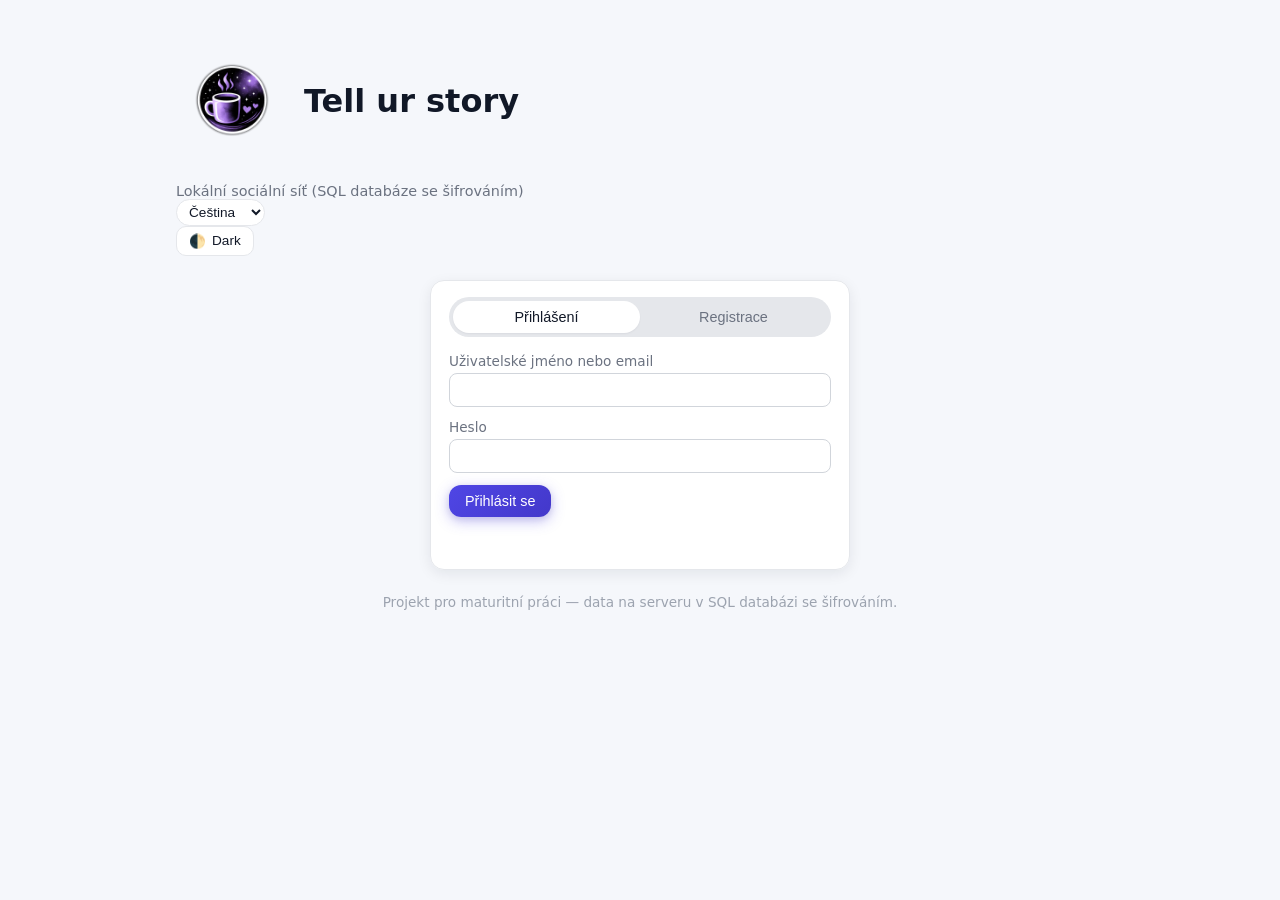
==== commit 93a83c24: "Add chat rooms, anonymous posts & UI updates" ====
--- a/feed.html
+++ b/feed.html
@@ -31,7 +31,22 @@
         <button type="button" id="themeToggle" class="theme-toggle" aria-label="Theme">🌓 <span id="themeToggleLabel">Dark</span></button>
         <button id="logoutBtn" class="btn ghost" data-i18n="nav_logout">Выйти</button>
       </nav>
+      <button type="button" class="nav-hamburger" id="navHamburger" aria-label="Menu" aria-expanded="false"><span></span><span></span><span></span></button>
     </header>
+    <div class="nav-overlay" id="navOverlay" aria-hidden="true">
+      <nav class="nav nav-overlay-nav">
+        <a href="feed.html" class="nav-link nav-link-feed active" data-i18n="nav_feed">Лента</a>
+        <a href="messages.html" class="nav-link" data-i18n="nav_messages">Сообщения</a>
+        <a href="profile.html" class="nav-link" data-i18n="nav_profile">Профиль</a>
+        <select id="languageSelectMobile" class="language-select">
+          <option value="cs" data-i18n="lang_cs">Čeština</option>
+          <option value="ru" data-i18n="lang_ru">Русский</option>
+          <option value="en" data-i18n="lang_en">English</option>
+        </select>
+        <button type="button" id="themeToggleMobile" class="theme-toggle" aria-label="Theme">🌓 <span id="themeToggleLabelMobile">Dark</span></button>
+        <button id="logoutBtnMobile" class="btn ghost" data-i18n="nav_logout">Выйти</button>
+      </nav>
+    </div>
 
     <main class="layout-two-columns">
       <section class="column-main column-main-feed">
@@ -77,14 +92,21 @@
                 <label class="mood-option"><input type="radio" name="postMood" value="dark"> 💀 Dark</label>
               </div>
             </div>
+            <div class="form-group">
+              <label class="thread-anonymous-label">
+                <input type="checkbox" id="postAnonymous" name="postAnonymous" value="1">
+                <span data-i18n="post_anonymous">Анонимно</span>
+              </label>
+            </div>
             <button type="submit" class="btn primary" data-i18n="create_post_button">Опубликовать</button>
           </form>
         </div>
 
         <div class="card">
           <h2 data-i18n="feed_header">Лента</h2>
-          <div id="postsContainer" class="posts-list">
-            <!-- Посты ленты будут отрисовываться здесь через JS -->
+          <div class="feed-preset-indicator" id="feedPresetIndicator"></div>
+          <div class="feed-swipe-area" id="feedSwipeArea">
+            <div id="postsContainer" class="posts-list"></div>
           </div>
         </div>
       </section>
@@ -97,45 +119,18 @@
           </h3>
           <div id="recommendationsCardBody" class="card-collapse-body">
             <h4 class="card-collapse-head sub" style="margin-top: 0; font-size: 0.95rem;">
-              <span data-i18n="rec_settings_title">Recommendation Settings</span>
+              <span data-i18n="rec_settings_title">Настройки рекомендаций</span>
               <button type="button" class="card-collapse-btn" aria-expanded="true" data-collapse-target="recSettingsBody"></button>
             </h4>
             <div id="recSettingsBody" class="card-collapse-body">
+              <div class="rec-presets-row">
+                <label class="rec-presets-label" data-i18n="rec_presets">Пресеты:</label>
+                <div id="recPresets" class="rec-presets-btns"></div>
+              </div>
               <div id="recSettingsPanel" class="rec-settings-panel">
-                <div class="form-group">
-                  <label>followersWeight: <span id="w_followersWeight_val">1</span></label>
-                  <input id="w_followersWeight" type="range" min="0" max="10" step="0.1" value="1">
-                </div>
-                <div class="form-group">
-                  <label>commonFollowingWeight: <span id="w_commonFollowingWeight_val">2</span></label>
-                  <input id="w_commonFollowingWeight" type="range" min="0" max="10" step="0.1" value="2">
-                </div>
-                <div class="form-group">
-                  <label>postsWeight: <span id="w_postsWeight_val">0.5</span></label>
-                  <input id="w_postsWeight" type="range" min="0" max="10" step="0.1" value="0.5">
-                </div>
-                <div class="form-group">
-                  <label>likesWeight: <span id="w_likesWeight_val">1</span></label>
-                  <input id="w_likesWeight" type="range" min="0" max="10" step="0.1" value="1">
-                </div>
-                <div class="form-group">
-                  <label>commentsWeight: <span id="w_commentsWeight_val">2</span></label>
-                  <input id="w_commentsWeight" type="range" min="0" max="10" step="0.1" value="2">
-                </div>
-                <div class="form-group">
-                  <label>repostsWeight: <span id="w_repostsWeight_val">3</span></label>
-                  <input id="w_repostsWeight" type="range" min="0" max="10" step="0.1" value="3">
-                </div>
-                <div class="form-group">
-                  <label>attentionWeight: <span id="w_attentionWeight_val">0.5</span></label>
-                  <input id="w_attentionWeight" type="range" min="0" max="10" step="0.1" value="0.5">
-                </div>
-                <div class="form-group" style="margin-bottom: 0;">
-                  <label>freshnessWeight: <span id="w_freshnessWeight_val">2</span></label>
-                  <input id="w_freshnessWeight" type="range" min="0" max="10" step="0.1" value="2">
-                </div>
-                <button id="recSettingsReset" type="button" class="btn ghost small" data-i18n="rec_reset">Сбросить настройки</button>
+                <!-- Sliders filled by JS -->
               </div>
+              <button id="recSettingsReset" type="button" class="btn ghost small" data-i18n="rec_reset">Сбросить</button>
             </div>
             <div id="recommendationsContainer" class="users-list" style="margin-top: 12px;">
               <!-- Рекомендованные пользователи -->
@@ -171,6 +166,19 @@
         </div>
       </aside>
     </main>
+
+    <!-- Onboarding overlay for new users -->
+    <div id="onboardingOverlay" class="onboarding-overlay hidden" aria-hidden="true">
+      <div class="onboarding-backdrop"></div>
+      <div class="onboarding-step card">
+        <h3 data-i18n="onboard_title">Добро пожаловать!</h3>
+        <p id="onboardStepText" data-i18n="onboard_step_feed">Здесь ваша лента — новые истории и посты.</p>
+        <div class="onboarding-controls">
+          <button id="onboardSkip" class="btn ghost small" type="button" data-i18n="onboard_skip">Пропустить</button>
+          <button id="onboardNext" class="btn primary small" type="button" data-i18n="onboard_next">Далее</button>
+        </div>
+      </div>
+    </div>
 
     <footer class="app-footer">
       <p data-i18n="feed_footer">Все данные хранятся на сервере в SQL базе с шифрованием.</p>
--- a/styles.css
+++ b/styles.css
@@ -2,6 +2,10 @@
 *::before,
 *::after {
   box-sizing: border-box;
+}
+
+.hidden {
+  display: none !important;
 }
 
 :root {
@@ -283,36 +287,43 @@
   display: inline-flex;
   align-items: center;
   justify-content: center;
-  border-radius: 999px;
+  border-radius: 12px;
   border: none;
   padding: 8px 16px;
   font-size: 0.9rem;
   cursor: pointer;
-  transition: background var(--transition-fast), transform var(--transition-fast), box-shadow var(--transition-fast), border-color var(--transition-fast);
+  transition: background 0.25s ease, transform 0.2s ease, box-shadow 0.25s ease, border-color 0.2s ease, color 0.2s ease;
 }
 
 .btn.primary {
-  background: var(--accent);
+  background: linear-gradient(135deg, var(--accent) 0%, var(--accent-hover) 100%);
   color: #ffffff;
-  box-shadow: 0 4px 12px rgba(79, 70, 229, 0.3);
+  box-shadow: 0 4px 14px rgba(79, 70, 229, 0.35), 0 2px 6px rgba(0, 0, 0, 0.08);
 }
 .btn.primary:hover {
-  background: var(--accent-hover);
+  background: linear-gradient(135deg, var(--accent-hover) 0%, var(--accent) 100%);
   transform: translateY(-2px);
-  box-shadow: 0 6px 16px rgba(79, 70, 229, 0.4);
+  box-shadow: 0 8px 20px rgba(79, 70, 229, 0.4), 0 4px 10px rgba(0, 0, 0, 0.1);
 }
 .btn.primary:active {
   transform: translateY(0);
+  box-shadow: 0 2px 8px rgba(79, 70, 229, 0.3);
 }
 
 .btn.ghost {
-  background: transparent;
+  background: var(--bg-page);
   border: 1px solid var(--border-color);
   color: var(--text-secondary);
+  box-shadow: 0 1px 3px rgba(0, 0, 0, 0.04);
 }
 .btn.ghost:hover {
-  background: var(--bg-page);
+  background: var(--surface-hover);
   transform: translateY(-1px);
+  box-shadow: 0 4px 12px rgba(0, 0, 0, 0.08);
+}
+.btn.ghost:active {
+  transform: translateY(0);
+  box-shadow: 0 1px 3px rgba(0, 0, 0, 0.06);
 }
 
 .error-text {
@@ -884,6 +895,166 @@
   box-shadow: 0 2px 8px rgba(0,0,0,0.2);
 }
 
+.avatar-anonymous {
+  border-radius: 50%;
+  display: inline-flex;
+  align-items: center;
+  justify-content: center;
+  font-size: 0.9rem;
+}
+
+.post-content-clickable {
+  cursor: pointer;
+}
+
+.thread-comments-head {
+  display: flex;
+  align-items: center;
+  gap: 10px;
+  flex-wrap: wrap;
+  margin: 0 0 12px;
+}
+.thread-comments-head .muted { margin-left: 4px; }
+.thread-sort-select {
+  margin-left: auto;
+  padding: 6px 10px;
+  border-radius: var(--radius-btn);
+  border: 1px solid var(--input-border);
+  background: var(--input-bg);
+  color: var(--text-primary);
+  font-size: 0.85rem;
+}
+.thread-anonymous-label {
+  display: inline-flex;
+  align-items: center;
+  gap: 6px;
+  margin-bottom: 8px;
+  font-size: 0.9rem;
+  color: var(--text-secondary);
+  cursor: pointer;
+}
+.thread-anonymous-tip {
+  font-size: 0.85rem;
+  margin-top: 10px;
+}
+.thread-share-actions { display: flex; align-items: center; gap: 8px; margin-top: 8px; }
+
+/* Плавающая панель комментариев */
+.floating-comment-panel {
+  position: fixed;
+  left: 0;
+  right: 0;
+  bottom: 0;
+  z-index: 1000;
+  transform: translateY(100%);
+  opacity: 0;
+  visibility: hidden;
+  transition: transform 0.3s ease, opacity 0.25s ease, visibility 0.25s ease;
+}
+.floating-comment-panel.floating-comment-panel--visible {
+  transform: translateY(0);
+  opacity: 1;
+  visibility: visible;
+}
+.floating-comment-panel-inner {
+  position: relative;
+  background: var(--bg-card);
+  border-top: 1px solid var(--border-color);
+  box-shadow: 0 -8px 24px rgba(0, 0, 0, 0.12);
+  padding: 12px 16px 16px;
+  max-width: 720px;
+  margin: 0 auto;
+}
+.floating-comment-reply-ref {
+  font-size: 0.8rem;
+  color: var(--accent);
+  margin-bottom: 6px;
+  padding: 4px 8px;
+  background: var(--surface-hover);
+  border-radius: 6px;
+}
+.floating-comment-reply-ref .floating-comment-reply-clear {
+  margin-left: 8px;
+  cursor: pointer;
+  opacity: 0.8;
+}
+.floating-comment-row {
+  display: flex;
+  gap: 8px;
+  align-items: flex-end;
+}
+.floating-comment-input {
+  flex: 1;
+  min-height: 56px;
+  resize: none;
+}
+.floating-comment-emoji-btn {
+  flex-shrink: 0;
+  width: 40px;
+  height: 40px;
+  padding: 0;
+  font-size: 1.2rem;
+}
+.floating-emoji-picker {
+  position: absolute;
+  bottom: 100%;
+  left: 16px;
+  margin-bottom: 4px;
+  background: var(--bg-card);
+  border: 1px solid var(--border-color);
+  border-radius: 10px;
+  padding: 8px;
+  box-shadow: var(--shadow-card-hover);
+  max-height: 140px;
+  overflow-y: auto;
+  display: grid;
+  grid-template-columns: repeat(8, 1fr);
+  gap: 4px;
+}
+.floating-emoji-picker button {
+  width: 32px;
+  height: 32px;
+  padding: 0;
+  border: none;
+  background: transparent;
+  cursor: pointer;
+  font-size: 1.2rem;
+  border-radius: 6px;
+  transition: background var(--transition-fast);
+}
+.floating-emoji-picker button:hover {
+  background: var(--surface-hover);
+}
+.floating-comment-actions {
+  display: flex;
+  align-items: center;
+  justify-content: space-between;
+  gap: 8px;
+  margin-top: 10px;
+}
+.floating-comment-anonymous { margin-bottom: 0; }
+.thread-load-more-wrap {
+  text-align: center;
+  padding: 12px 0;
+}
+.comment-item.highlight {
+  animation: commentHighlight 1.5s ease;
+  box-shadow: 0 0 0 2px var(--accent);
+}
+@keyframes commentHighlight {
+  0% { box-shadow: 0 0 0 2px var(--accent); }
+  70% { box-shadow: 0 0 0 2px var(--accent); }
+  100% { box-shadow: none; }
+}
+.reaction-count-update {
+  animation: reactionPulse 0.4s ease;
+}
+@keyframes reactionPulse {
+  0% { transform: scale(1); }
+  50% { transform: scale(1.15); }
+  100% { transform: scale(1); }
+}
+
 .comment-input {
   width: 100%;
   padding: 8px 10px;
@@ -963,6 +1134,68 @@
 }
 .rec-settings-panel #recSettingsReset {
   margin-top: 10px;
+}
+
+.rec-presets-row {
+  margin-bottom: 12px;
+}
+.rec-presets-label {
+  display: block;
+  font-size: 0.85rem;
+  font-weight: 600;
+  color: var(--text-secondary);
+  margin-bottom: 8px;
+}
+.rec-presets-btns {
+  display: flex;
+  flex-wrap: wrap;
+  gap: 6px;
+}
+.rec-preset-btn {
+  font-size: 0.8rem;
+  padding: 5px 10px;
+}
+.rec-slider-row {
+  display: flex;
+  flex-direction: column;
+  gap: 4px;
+}
+.rec-slider-label {
+  display: flex;
+  align-items: center;
+  gap: 8px;
+  font-size: 0.85rem;
+  color: var(--text-secondary);
+  cursor: default;
+}
+.rec-slider-icon {
+  font-size: 1rem;
+  width: 1.4em;
+  text-align: center;
+}
+.rec-slider-name {
+  flex: 1;
+  min-width: 0;
+  overflow: hidden;
+  text-overflow: ellipsis;
+}
+.rec-slider-val {
+  font-weight: 600;
+  color: var(--accent);
+  min-width: 2.2em;
+  text-align: right;
+}
+.rec-slider-input {
+  width: 100%;
+  height: 6px;
+  accent-color: var(--accent);
+}
+.post-score-badge {
+  display: inline-flex;
+  align-items: center;
+  margin-left: 6px;
+  font-size: 0.75rem;
+  opacity: 0.9;
 }
 
 @media (max-width: 768px) {
@@ -1435,6 +1668,506 @@
   flex-shrink: 0;
 }
 
+/* Плавающая панель мессенджера справа */
+body.messenger-panel-open .messages-layout {
+  margin-right: 340px;
+}
+body.messenger-panel-open.messenger-panel-collapsed .messages-layout {
+  margin-right: 52px;
+}
+.messages-chat-placeholder-center {
+  display: flex;
+  align-items: center;
+  justify-content: center;
+  min-height: 320px;
+  color: var(--text-muted);
+  font-size: 0.95rem;
+  padding: 24px;
+  text-align: center;
+}
+.messenger-floating-panel {
+  position: fixed;
+  top: 0;
+  right: 0;
+  width: 340px;
+  min-width: 280px;
+  max-width: 90vw;
+  height: 100vh;
+  z-index: 900;
+  transform: translateX(100%);
+  opacity: 0;
+  visibility: hidden;
+  transition: transform 0.3s ease, opacity 0.25s ease, visibility 0.25s ease, box-shadow 0.3s ease, width 0.2s ease;
+  box-shadow: -8px 0 24px rgba(0, 0, 0, 0.08);
+}
+.messenger-floating-panel.collapsed {
+  width: 52px;
+  min-width: 52px;
+  max-width: 52px;
+}
+.messenger-floating-panel.collapsed .messenger-panel-body,
+.messenger-floating-panel.collapsed .messenger-search-wrap,
+.messenger-floating-panel.collapsed .messenger-messages,
+.messenger-floating-panel.collapsed .messenger-input-area,
+.messenger-floating-panel.collapsed .messenger-room-actions,
+.messenger-floating-panel.collapsed .messenger-autoscroll-label,
+.messenger-floating-panel.collapsed .messenger-resize-handle,
+.messenger-floating-panel.collapsed .messenger-new-message-banner {
+  display: none !important;
+}
+.messenger-floating-panel.visible {
+  transform: translateX(0);
+  opacity: 1;
+  visibility: visible;
+  box-shadow: -12px 0 32px rgba(0, 0, 0, 0.12);
+}
+.messenger-floating-panel.new-message-notify {
+  animation: messengerShake 0.5s ease;
+}
+@keyframes messengerShake {
+  0%, 100% { transform: translateX(0); }
+  20% { transform: translateX(-4px); }
+  40% { transform: translateX(4px); }
+  60% { transform: translateX(-2px); }
+  80% { transform: translateX(2px); }
+}
+.messenger-panel-inner {
+  height: 100%;
+  display: flex;
+  flex-direction: column;
+  background: var(--bg-card);
+  border-left: 1px solid var(--border-color);
+  width: 100%;
+  box-sizing: border-box;
+}
+.messenger-panel-header {
+  flex-shrink: 0;
+  padding: 12px 16px;
+  border-bottom: 1px solid var(--border-color);
+  background: var(--surface-hover);
+}
+.messenger-panel-title-row {
+  display: flex;
+  align-items: center;
+  gap: 8px;
+}
+.messenger-room-title {
+  font-weight: 600;
+  font-size: 1rem;
+  color: var(--text-primary);
+}
+.messenger-room-badge {
+  font-size: 0.75rem;
+  padding: 2px 6px;
+  border-radius: 6px;
+  background: var(--accent);
+  color: #fff;
+}
+.messenger-room-badge.hot {
+  background: linear-gradient(90deg, #f59e0b, #ef4444);
+}
+.messenger-header-actions { display: flex; gap: 4px; margin-left: auto; }
+.messenger-icon-btn {
+  width: 32px;
+  height: 32px;
+  padding: 0;
+  border: none;
+  background: var(--surface-hover-strong);
+  border-radius: 10px;
+  cursor: pointer;
+  font-size: 1rem;
+  display: flex;
+  align-items: center;
+  justify-content: center;
+  box-shadow: 0 2px 6px rgba(0, 0, 0, 0.06);
+  transition: background 0.2s ease, color 0.2s ease, transform 0.15s ease, box-shadow 0.2s ease;
+}
+.messenger-icon-btn:hover {
+  background: var(--accent);
+  color: #fff;
+  box-shadow: 0 4px 12px rgba(79, 70, 229, 0.35);
+  transform: scale(1.05);
+}
+.messenger-icon-btn:active { transform: scale(0.95); }
+.messenger-search-wrap { display: flex; gap: 6px; margin-top: 8px; flex-wrap: wrap; }
+.messenger-search-input { flex: 1; min-width: 120px; padding: 6px 10px; font-size: 0.85rem; border: 1px solid var(--input-border); border-radius: 6px; background: var(--input-bg); color: var(--text-primary); }
+.messenger-filter-select, .messenger-filter-date { padding: 4px 8px; font-size: 0.8rem; border-radius: 6px; border: 1px solid var(--input-border); background: var(--input-bg); }
+.messenger-room-actions { margin-top: 8px; }
+.messenger-resize-handle { position: absolute; left: 0; top: 0; bottom: 0; width: 4px; cursor: col-resize; background: transparent; }
+.messenger-resize-handle:hover { background: var(--accent); opacity: 0.5; }
+.messenger-muted-banner { padding: 8px 12px; background: var(--danger); color: #fff; font-size: 0.85rem; margin-bottom: 8px; border-radius: 8px; }
+.messenger-muted-banner.hidden { display: none; }
+.messenger-help-popup { position: fixed; bottom: 80px; right: 360px; z-index: 950; max-width: 280px; background: var(--bg-card); border: 1px solid var(--border-color); border-radius: 10px; box-shadow: var(--shadow-card-hover); padding: 12px; }
+.messenger-help-popup.hidden { display: none; }
+.messenger-help-content h4 { margin: 0 0 8px; font-size: 0.95rem; }
+.messenger-help-content ul { margin: 0; padding-left: 18px; font-size: 0.85rem; line-height: 1.5; }
+.messenger-members-list { max-height: 240px; overflow-y: auto; margin: 12px 0; }
+.messenger-member-row { display: flex; align-items: center; justify-content: space-between; padding: 8px 0; border-bottom: 1px solid var(--border-color); gap: 8px; }
+.messenger-member-info { display: flex; align-items: center; gap: 10px; }
+.messenger-member-row .avatar { width: 32px; height: 32px; border-radius: 50%; overflow: hidden; display: flex; align-items: center; justify-content: center; font-size: 0.9rem; background: var(--surface-hover); }
+.messenger-member-row .avatar img { width: 100%; height: 100%; object-fit: cover; }
+.messenger-member-actions { display: flex; gap: 4px; }
+.mark-highlight { background: rgba(255, 235, 59, 0.5); padding: 0 2px; border-radius: 2px; }
+.messenger-typing-indicator {
+  font-size: 0.8rem;
+  color: var(--accent);
+  margin-top: 4px;
+  min-height: 18px;
+}
+.messenger-typing-indicator.hidden {
+  display: none;
+}
+.messenger-autoscroll-label {
+  display: inline-flex;
+  align-items: center;
+  gap: 6px;
+  margin-top: 8px;
+  font-size: 0.8rem;
+  color: var(--text-secondary);
+  cursor: pointer;
+}
+.messenger-messages {
+  flex: 1;
+  overflow-y: auto;
+  padding: 12px 16px;
+  display: flex;
+  flex-direction: column;
+  gap: 10px;
+  min-height: 0;
+}
+.messenger-msg {
+  display: flex;
+  gap: 8px;
+  max-width: 100%;
+  animation: messengerMsgIn 0.25s ease;
+}
+@keyframes messengerMsgIn {
+  from {
+    opacity: 0;
+    transform: translateY(6px);
+  }
+  to {
+    opacity: 1;
+    transform: translateY(0);
+  }
+}
+.messenger-msg.own {
+  align-self: flex-end;
+  flex-direction: row-reverse;
+}
+.messenger-msg.highlight {
+  animation: messengerHighlight 1.2s ease;
+}
+@keyframes messengerHighlight {
+  0%, 40% { box-shadow: 0 0 0 2px var(--accent); border-radius: 12px; }
+  100% { box-shadow: none; }
+}
+.messenger-msg-avatar {
+  width: 28px;
+  height: 28px;
+  border-radius: 50%;
+  flex-shrink: 0;
+  overflow: hidden;
+  display: flex;
+  align-items: center;
+  justify-content: center;
+  font-size: 0.85rem;
+  color: #fff;
+}
+.messenger-msg-avatar img {
+  width: 100%;
+  height: 100%;
+  object-fit: cover;
+}
+.messenger-msg-bubble {
+  padding: 10px 12px;
+  border-radius: 14px;
+  font-size: 0.9rem;
+  line-height: 1.4;
+  position: relative;
+}
+.messenger-msg.own .messenger-msg-bubble {
+  background: linear-gradient(135deg, var(--accent) 0%, var(--accent-hover) 100%);
+  color: #fff;
+  border-bottom-right-radius: 4px;
+}
+.messenger-msg:not(.own) .messenger-msg-bubble {
+  background: var(--comment-bg);
+  border: 1px solid var(--border-color);
+  color: var(--text-primary);
+  border-bottom-left-radius: 4px;
+}
+.messenger-msg-reply-to {
+  font-size: 0.75rem;
+  opacity: 0.9;
+  margin-bottom: 4px;
+  padding-left: 6px;
+  border-left: 2px solid currentColor;
+}
+.messenger-msg-time {
+  font-size: 0.7rem;
+  opacity: 0.85;
+  margin-top: 4px;
+}
+.messenger-msg-reactions {
+  display: flex;
+  flex-wrap: wrap;
+  gap: 4px;
+  margin-top: 6px;
+}
+.messenger-reaction-btn {
+  display: inline-flex;
+  align-items: center;
+  gap: 2px;
+  padding: 2px 6px;
+  border: none;
+  border-radius: 8px;
+  background: var(--surface-hover);
+  font-size: 0.85rem;
+  cursor: pointer;
+  transition: transform 0.15s ease, background 0.15s ease;
+}
+.messenger-reaction-btn:hover {
+  background: var(--surface-hover-strong);
+  transform: scale(1.05);
+}
+.messenger-reaction-btn.reaction-active {
+  background: rgba(129, 140, 248, 0.25);
+}
+.messenger-reaction-btn:active {
+  transform: scale(0.95);
+}
+.messenger-reaction-btn.reaction-pop {
+  animation: reactionPop 0.4s ease;
+}
+@keyframes reactionPop {
+  0% { transform: scale(1); }
+  50% { transform: scale(1.35); }
+  100% { transform: scale(1); }
+}
+.messenger-msg-actions {
+  margin-top: 4px;
+}
+.messenger-msg-reply-btn {
+  font-size: 0.75rem;
+  padding: 0;
+  border: none;
+  background: none;
+  color: var(--accent);
+  cursor: pointer;
+}
+.messenger-new-message-banner {
+  flex-shrink: 0;
+  padding: 8px 16px;
+  background: var(--accent);
+  color: #fff;
+  text-align: center;
+}
+.messenger-new-message-banner.hidden {
+  display: none;
+}
+.messenger-new-message-banner button {
+  background: none;
+  border: none;
+  color: inherit;
+  cursor: pointer;
+  font-size: 0.85rem;
+  text-decoration: underline;
+}
+.messenger-input-area {
+  flex-shrink: 0;
+  padding: 12px 16px;
+  border-top: 1px solid var(--border-color);
+  background: var(--comment-bg);
+  position: relative;
+}
+
+/* Onboarding overlay */
+.onboarding-overlay {
+  position: fixed;
+  inset: 0;
+  z-index: 1100;
+  display: none;
+  align-items: center;
+  justify-content: center;
+  pointer-events: none;
+}
+.onboarding-overlay:not(.hidden) {
+  display: flex;
+  pointer-events: auto;
+}
+.onboarding-backdrop {
+  position: absolute;
+  inset: 0;
+  background: rgba(0, 0, 0, 0.5);
+}
+.onboarding-step {
+  position: relative;
+  max-width: 420px;
+  width: 100%;
+  padding: 20px;
+  z-index: 1;
+}
+.onboarding-step h3 {
+  margin-top: 0;
+}
+.onboarding-controls {
+  margin-top: 16px;
+  display: flex;
+  justify-content: flex-end;
+  gap: 8px;
+}
+.messenger-reply-ref {
+  font-size: 0.8rem;
+  color: var(--accent);
+  margin-bottom: 6px;
+  padding: 4px 8px;
+  background: var(--surface-hover);
+  border-radius: 6px;
+}
+.messenger-reply-ref.hidden {
+  display: none;
+}
+.messenger-reply-ref .messenger-reply-clear {
+  margin-left: 8px;
+  cursor: pointer;
+  opacity: 0.8;
+}
+.messenger-input-row {
+  display: flex;
+  gap: 8px;
+  align-items: flex-end;
+}
+.messenger-input {
+  flex: 1;
+  min-height: 48px;
+  padding: 10px 12px;
+  border: 1px solid var(--input-border);
+  border-radius: 10px;
+  font-size: 0.9rem;
+  resize: none;
+  font-family: inherit;
+  background: var(--input-bg);
+  color: var(--text-primary);
+}
+.messenger-emoji-btn {
+  flex-shrink: 0;
+  width: 40px;
+  height: 40px;
+  padding: 0;
+  font-size: 1.2rem;
+}
+.messenger-emoji-picker {
+  position: absolute;
+  bottom: 100%;
+  left: 16px;
+  margin-bottom: 4px;
+  background: var(--bg-card);
+  border: 1px solid var(--border-color);
+  border-radius: 10px;
+  padding: 8px;
+  box-shadow: var(--shadow-card-hover);
+  max-height: 140px;
+  overflow-y: auto;
+  display: grid;
+  grid-template-columns: repeat(8, 1fr);
+  gap: 4px;
+}
+.messenger-emoji-picker.hidden {
+  display: none;
+}
+.messenger-emoji-picker button {
+  width: 32px;
+  height: 32px;
+  padding: 0;
+  border: none;
+  background: transparent;
+  cursor: pointer;
+  font-size: 1.2rem;
+  border-radius: 6px;
+  transition: background 0.15s ease;
+}
+.messenger-emoji-picker button:hover {
+  background: var(--surface-hover);
+}
+.messenger-input-actions {
+  display: flex;
+  align-items: center;
+  justify-content: space-between;
+  gap: 8px;
+  margin-top: 10px;
+}
+.messenger-anonymous-label {
+  margin: 0;
+  font-size: 0.85rem;
+  cursor: pointer;
+}
+.messenger-modal {
+  position: fixed;
+  inset: 0;
+  z-index: 1000;
+  display: flex;
+  align-items: center;
+  justify-content: center;
+  padding: 16px;
+  pointer-events: none;
+}
+.messenger-modal:not(.hidden) {
+  pointer-events: auto;
+}
+.messenger-modal.hidden {
+  display: none;
+}
+.messenger-modal-backdrop {
+  position: absolute;
+  inset: 0;
+  background: rgba(0, 0, 0, 0.5);
+}
+.messenger-modal-content {
+  position: relative;
+  max-width: 420px;
+  width: 100%;
+  padding: 20px;
+}
+.messenger-modal-content h3 {
+  margin: 0 0 16px;
+}
+.messenger-form-group {
+  margin-bottom: 12px;
+}
+.messenger-form-group label {
+  display: block;
+  margin-bottom: 4px;
+  font-size: 0.9rem;
+  color: var(--text-secondary);
+}
+.messenger-form-inline label {
+  display: inline-flex;
+  align-items: center;
+  gap: 8px;
+}
+.messenger-form-group .input {
+  width: 100%;
+  padding: 8px 12px;
+  border: 1px solid var(--input-border);
+  border-radius: 8px;
+  background: var(--input-bg);
+  color: var(--text-primary);
+}
+.messenger-modal-actions {
+  display: flex;
+  gap: 8px;
+  margin-top: 16px;
+}
+.messages-actions-row {
+  margin-bottom: 12px;
+}
+.messenger-room-item.hot::after {
+  content: '🔥';
+  margin-left: 4px;
+  font-size: 0.85rem;
+}
+
 /* Image crop modal */
 .crop-modal-overlay {
   position: fixed;
@@ -1518,3 +2251,191 @@
   justify-content: flex-end;
 }
 .crop-actions .btn { min-height: 40px; }
+
+/* Mobile */
+:root { --touch-target: 44px; --safe-area-bottom: env(safe-area-inset-bottom, 0); }
+@media (hover: none) {
+  .post:hover { transform: none; }
+  .post:active { transform: scale(0.98); }
+  .reaction-button:active, .post-action-btn:active, .messenger-reaction-btn:active { transform: scale(1.15); }
+  .btn:active { transform: scale(0.97); }
+}
+.nav-hamburger {
+  display: none;
+  width: var(--touch-target);
+  height: var(--touch-target);
+  padding: 0;
+  border: none;
+  background: var(--surface-hover);
+  border-radius: 12px;
+  cursor: pointer;
+  flex-direction: column;
+  align-items: center;
+  justify-content: center;
+  gap: 5px;
+  box-shadow: 0 2px 8px rgba(0, 0, 0, 0.08);
+  transition: background 0.2s ease, transform 0.2s ease, box-shadow 0.2s ease;
+}
+.nav-hamburger:hover { background: var(--surface-hover-strong); box-shadow: 0 4px 12px rgba(0, 0, 0, 0.1); }
+.nav-hamburger:active { transform: scale(0.97); }
+.nav-hamburger span {
+  display: block;
+  width: 20px;
+  height: 2px;
+  background: var(--text-primary);
+  border-radius: 1px;
+  transition: transform 0.25s ease, opacity 0.2s ease;
+}
+.nav-hamburger[aria-expanded="true"] span:nth-child(1) { transform: translateY(7px) rotate(45deg); }
+.nav-hamburger[aria-expanded="true"] span:nth-child(2) { opacity: 0; }
+.nav-hamburger[aria-expanded="true"] span:nth-child(3) { transform: translateY(-7px) rotate(-45deg); }
+.nav-overlay {
+  display: none;
+  position: fixed;
+  inset: 0;
+  z-index: 1000;
+  background: rgba(0, 0, 0, 0.45);
+  opacity: 0;
+  visibility: hidden;
+  transition: opacity 0.3s ease, visibility 0.3s ease;
+}
+.nav-overlay.visible { opacity: 1; visibility: visible; }
+.nav-overlay-nav {
+  position: absolute;
+  top: 0;
+  right: 0;
+  width: min(260px, 82vw);
+  max-height: 100%;
+  overflow-y: auto;
+  background: var(--bg-card);
+  box-shadow: -12px 0 40px rgba(0, 0, 0, 0.18);
+  display: flex;
+  flex-direction: column;
+  align-items: stretch;
+  justify-content: flex-start;
+  padding: calc(52px + env(safe-area-inset-top, 0)) 14px calc(16px + env(safe-area-inset-bottom, 0)) 14px;
+  gap: 6px;
+  transform: translateX(100%);
+  transition: transform 0.35s cubic-bezier(0.32, 0.72, 0, 1);
+}
+.nav-overlay.visible .nav-overlay-nav { transform: translateX(0); }
+.nav-overlay-nav .nav-link,
+.nav-overlay-nav .btn.ghost,
+.nav-overlay-nav .theme-toggle {
+  flex: 0 0 auto;
+  justify-content: flex-start;
+  padding: 10px 14px;
+  min-height: 0;
+  height: auto;
+  line-height: 1.3;
+  border-radius: 10px;
+  font-size: 0.9rem;
+  transition: background 0.2s ease, transform 0.15s ease, box-shadow 0.2s ease;
+}
+.nav-overlay-nav .nav-link:hover,
+.nav-overlay-nav .btn.ghost:hover {
+  background: var(--surface-hover);
+}
+.nav-overlay-nav .nav-link:active,
+.nav-overlay-nav .btn.ghost:active {
+  transform: scale(0.98);
+}
+.nav-overlay-nav .language-select {
+  flex: 0 0 auto;
+  width: 100%;
+  max-width: none;
+  margin: 4px 0;
+  padding: 8px 12px;
+  min-height: 0;
+  font-size: 0.9rem;
+  border-radius: 10px;
+}
+.nav-overlay-nav .theme-toggle {
+  flex: 0 0 auto;
+  width: 100%;
+  text-align: left;
+  padding: 10px 14px;
+  min-height: 0;
+  height: auto;
+  font-size: 0.9rem;
+  border: 1px solid var(--border-color);
+  border-radius: 10px;
+  background: var(--bg-page);
+  box-shadow: 0 2px 6px rgba(0, 0, 0, 0.04);
+}
+@media (max-width: 768px) {
+  .nav-hamburger { display: flex; }
+  .app-header-nav .nav:not(.nav-overlay-nav) { display: none; }
+  .nav-overlay { display: block; }
+  .floating-comment-panel { left: 0; right: 0; width: 100%; max-width: none; }
+  .floating-comment-panel-inner { max-width: none; padding: 10px 12px 12px; padding-bottom: calc(12px + var(--safe-area-bottom)); }
+  .floating-comment-input.focus-expanded { min-height: 100px; }
+  .messages-layout { margin-right: 0; }
+  /* Мессенджер на мобильных: на весь экран, без сдвига */
+  .messenger-floating-panel {
+    inset: 0;
+    left: 0;
+    right: 0;
+    top: 0;
+    bottom: 0;
+    width: 100% !important;
+    min-width: 100% !important;
+    max-width: 100% !important;
+    height: 100%;
+    height: 100dvh;
+    border-radius: 0;
+    transform: translateX(100%);
+  }
+  .messenger-floating-panel.visible {
+    transform: translateX(0);
+    box-shadow: none;
+  }
+  .messenger-panel-inner {
+    padding-left: env(safe-area-inset-left, 0);
+    padding-right: env(safe-area-inset-right, 0);
+    padding-bottom: env(safe-area-inset-bottom, 0);
+    border-left: none;
+  }
+  .messenger-panel-header {
+    padding-left: calc(16px + env(safe-area-inset-left, 0));
+    padding-right: 16px;
+  }
+  .messenger-messages { padding-left: calc(16px + env(safe-area-inset-left, 0)); padding-right: 16px; }
+  .messenger-input-area { padding-left: calc(16px + env(safe-area-inset-left, 0)); padding-right: 16px; }
+  .post { padding: 14px 16px; }
+}
+.messenger-fab {
+  display: none;
+  position: fixed;
+  bottom: calc(24px + var(--safe-area-bottom));
+  right: calc(24px + env(safe-area-inset-right, 0));
+  z-index: 850;
+  width: 56px;
+  height: 56px;
+  border-radius: 50%;
+  border: none;
+  background: linear-gradient(135deg, var(--accent), var(--accent-hover));
+  color: #fff;
+  font-size: 1.5rem;
+  box-shadow: 0 6px 24px rgba(79, 70, 229, 0.45), 0 3px 10px rgba(0, 0, 0, 0.15);
+  cursor: pointer;
+  align-items: center;
+  justify-content: center;
+  transition: transform 0.25s ease, box-shadow 0.25s ease;
+}
+.messenger-fab:hover { transform: scale(1.08); box-shadow: 0 8px 28px rgba(79, 70, 229, 0.5); }
+.messenger-fab:active { transform: scale(0.95); }
+.messenger-fab-badge { position: absolute; top: -4px; right: -4px; min-width: 20px; height: 20px; padding: 0 6px; border-radius: 10px; background: var(--danger); color: #fff; font-size: 0.75rem; display: inline-flex; align-items: center; justify-content: center; }
+.mobile-only { display: none; }
+@media (max-width: 768px) {
+  .messenger-fab { display: flex; }
+  body.messenger-panel-open .messenger-fab { display: none; }
+  .mobile-only { display: block; }
+  .messenger-close-btn { background: none; border: none; font-size: 1.25rem; cursor: pointer; padding: 4px 8px; margin-right: 8px; color: var(--text-primary); }
+}
+.thread-back-wrap { display: none; }
+@media (max-width: 768px) {
+  .thread-back-wrap { display: flex; align-items: center; gap: 8px; margin-bottom: 12px; }
+  .thread-back-btn { display: inline-flex; align-items: center; gap: 6px; padding: 8px 12px; border: none; background: var(--surface-hover); border-radius: 10px; color: var(--text-primary); font-size: 0.9rem; cursor: pointer; text-decoration: none; }
+  .thread-back-btn:active { transform: scale(0.98); }
+}
